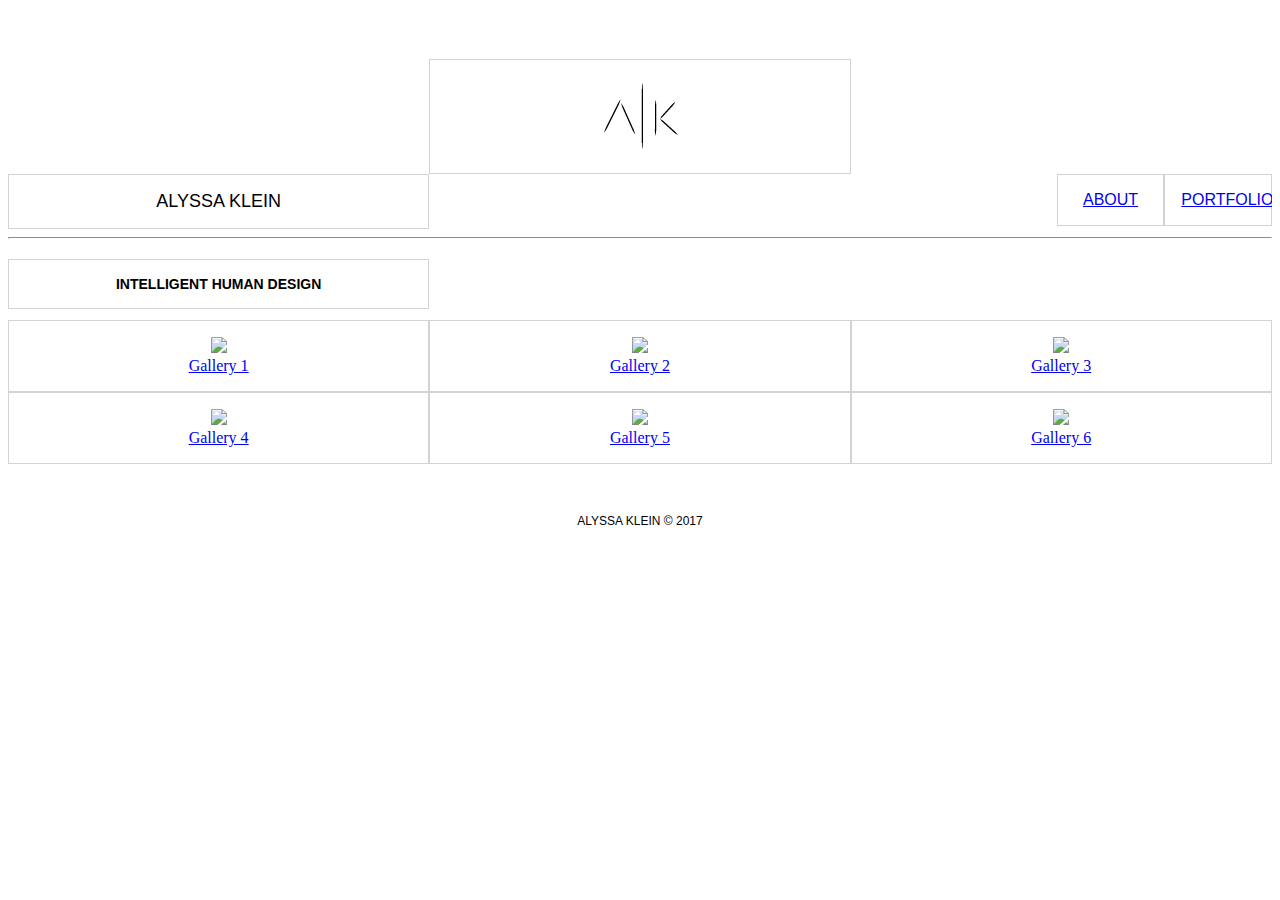
==== index.html @ 6c696d62 "Week 4 homework" ====
<!DOCTYPE html>
<!-- DESIGNED BY ALYSSA KLEIN -->
<html>

    <!-- BEGIN HEAD -->
    <head>
    	<meta charset="UTF-8">

      <meta property="og:site_name" content="A. Klein Design"/>

      <meta property="og:title" content="Hi, my name is Alyssa Klein. I am a versatile designer and student merging design, visual art, and biological sciences."/>

      <meta property="og:image" content="img/<!-- INSERT IMAGE HERE -->">

      <meta property="og:url" content="http://akleindesign.com">

    <!-- ALYSSAS WEBSITE OVERHAUL 2017 -->

    <!-- STOP SCALING IN MOBILE -->
      <meta name="viewport" content="width=device-width, initial-scale=1.0">

    <!-- FAVICON -->
    	<link rel="shortcut icon" href="img/<!-- INSERT IMAGE HERE -->"/>

    <!-- PAGE TITLE -->
    	<title>A. Klein Design</title>

    <!-- CSS REFERENCE -->
    	<link href="css/styles.css" rel="stylesheet">

    </head>
    <!-- END HEAD -->

	<body>

<!-- WRAPPER -->

<div class="wrapper">

<!-- CONTENT -->

<!-- MENU LINE -->
	<div class="row menu-tab">

	<!-- MENU ACCORDIAN BUTTON FOR MOBILE -->
		<button class="accordion top menu col-12">Menu</button>
			<!-- DISSAPEARING PANEL -->
			<div class="panel col-12">
			  <p>
			  	<!-- ABOUT LINK -->
			  	<a class ="top mobile col-12" href="about.html">About</a>
			  	<!-- PORTFOLIO LINK -->
			  	<a class ="top mobile col-12" href="index.html">Portfolio</a>
			  </p>
			</div>
			<!-- *This dissapears on tablet/desktop -->

	</div>

<!-- AK LOGO -->
	<div class="row">
			<!-- LOGO PNG -->
	          <div class="top logo col-4">
	              <a href="index.html">
	                  <img class="img" src="img/bw_logo.png" alt="A. Klein Design">
	              </a>
	              <!-- Links to home page -->
	          </div>
	</div>


<!-- NAME LINE -->
	<div class="row">

	        <div class="top name col-4">Alyssa Klein</div>
		<!-- NAVIGATION -->
			<div class="navigation">
	              <a class ="top nav col-6" href="about.html">About</a>
	              <a class ="top nav col-6" href="index.html">Portfolio</a>
	          </div>

	</div>

<!-- LINE BREAK -->
<hr class="style7">

<!-- TITLE LINE -->
	<div class="row">

			<h2 class="top title col-4">Intelligent Human Design</h2>

	</div>


<!-- PORTFOLIO GALLERY -->
<div class="row">
	<!-- GALLERY 1 -->
	<div class="gallery col-4">
		<a class="gallery" href="gallery1.html"><img class="placehold" src="http://placehold.it/400x400">
		<div class="caption">Gallery 1</div></a>
	</div>
	<!-- GALLERY 2 -->
	<div class="gallery col-4">
		<a class="gallery" href="gallery2.html"><img class="placehold" src="http://placehold.it/400x400">
		<div class="caption">Gallery 2</div></a>
	</div>
	<!-- GALLERY 3 -->
	<div class="gallery col-4">
		<a class="gallery-link" href="gallery3.html"><img class="placehold" src="http://placehold.it/400x400">
		<div class="caption">Gallery 3</div></a>
	</div>
	<!-- GALLERY 4 -->
	<div class="gallery col-4">
		<a class="gallery-link" href="gallery4.html"><img class="placehold" src="http://placehold.it/400x400">
		<div class="caption">Gallery 4</div></a>
	</div>
	<!-- GALLERY 5 -->
	<div class="gallery col-4">
		<a class="gallery-link" href="gallery5.html"><img class="placehold" src="http://placehold.it/400x400">
		<div class="caption">Gallery 5</div></a>
	</div>
	<!-- GALLERY 6 -->
	<div class="gallery col-4">
		<a class="gallery-link" href="gallery6.html"><img class="placehold" src="http://placehold.it/400x400">
		<div class="caption">Gallery 6</div></a>
	</div>

</div>
<!-- END OF PORTFOLIO GALLERY -->

<!-- FOOTER -->

	<p class="top footer">Alyssa Klein &copy 2017</p>


<!-- END CONTENT -->

<!-- END WRAPPER -->

<script type="text/javascript">
		var acc = document.getElementsByClassName("accordion");
		var i;

		for (i = 0; i < acc.length; i++) {
		    acc[i].onclick = function(){
		        /* Toggle between adding and removing the "active" class,
		        to highlight the button that controls the panel */
		        this.classList.toggle("active");

		        /* Toggle between hiding and showing the active panel */
		        var panel = this.nextElementSibling;
		        if (panel.style.display === "block") {
		            panel.style.display = "none";
		        } else {
		            panel.style.display = "block";
		        }
		    }
		}
</script>

	</body>
</html>
---- css/styles.css ----
* { box-sizing: border-box; }

/* ROW STYLE */
    /* NORMAL ROW */
        .row {
          overflow: auto;
        }
    /* AFTER ROW */
        .row::after {
            content: "";
            clear: both;
            display: block;
        }
    /* ROW DIMENSIONS */
        .col-1 {width: 8.33%;}
        .col-2 {width: 16.66%;}
        .col-3 {width: 25%;}
        .col-4 {width: 33.33%;}
        .col-5 {width: 41.66%;}
        .col-6 {width: 50%;}
        .col-7 {width: 58.33%;}
        .col-8 {width: 66.66%;}
        .col-9 {width: 75%;}
        .col-10 {width: 83.33%;}
        .col-11 {width: 91.66%;}
        .col-12 {width: 100%;}

/* ALL COLUMNS STYLE */
[class*="col-"] {
  background-color: white;
  border: 1px solid lightgrey;
  padding: 16px;
  float: left;
  width: 100%;
}

img {
  max-width: 100%;
}

.top {
    font-family: helvetica;
    text-transform: uppercase;
    text-align: center;
}

.menu:link {
    font-size: 16px;
    color: grey;
}

.menu:visited {
  color: black;
}

.menu:hover {
  color: purple;
}


/* Style the buttons that are used to open and close the accordion panel */
button.accordion {
    background-color: #eee;
    color: #444;
    cursor: pointer;
    padding: 18px;
    width: 100%;
    text-align: left;
    border: none;
    outline: none;
}

/* Add a background color to the button if it is clicked on (add the .active class with JS), and when you move the mouse over it (hover) */
button.accordion.active, button.accordion:hover {
    background-color: #ddd;
}

/* Style the accordion panel. Note: hidden by default */
div.panel {
    padding: 0 18px;
    background-color: white;
    display: none;
}

.mobile {
    text-align: center;

}

.logo {
    margin-left: auto;
    margin-right: auto;
    float: none !important;
    text-align: center;
}

.name {
    font-size: 18px;
}

hr.style7 {
  border-top: 1px solid #8c8b8b;
  border-bottom: 1px solid #fff;
}

.title {
    font-size: 14px;
}

.navigation {
    float: right;
}

.gallery {
    text-align: center;
}

.footer {
    font-size: 12px;
    margin-top: 50px;
}



/* ABOUT ME */


.prof-pic {
  padding: 20px;
/*  max-width: 450px;
*//*  text-align: center;
*/  margin-left: auto;
  margin-right: auto;
}

.title-about {
    font-size: 15px;
    font-family: helvetica;
    text-transform: uppercase;
}

.small-about {
    font-size: 14px;
    font-family: helvetica;
}

.social {
    text-align: center;
}

.media {
    padding: 20px;
}




/*MEDIA QUERIES*/

    /** Mobile Media Queries -----------------*/

        @media screen and (min-width: 768px) {
          [class*="col-"] {
            background-color: white;
            border: 1px solid lightgrey;
          }
              .col-1 {width: 8.33%;}
              .col-2 {width: 16.66%;}
              .col-3 {width: 25%;}
              .col-4 {width: 33.33%;}
              .col-5 {width: 41.66%;}
              .col-6 {width: 50%;}
              .col-7 {width: 58.33%;}
              .col-8 {width: 66.66%;}
              .col-9 {width: 75%;}
              .col-10 {width: 83.33%;}
              .col-11 {width: 91.66%;}
              .col-12 {width: 100%;}

          [class*="col-"] {
            float: left;
          }
        }
           
           .navigation {
            visibility: hidden;
           } 

           .title-about {
            text-align: center;
           }

        }

        @media (min-width: 400px) {
          
        }

    /** Tablet Media Queries -----------------*/
        @media (min-width: 768px) {
            .navigation {
            visibility: visible;
            } 

            .menu-tab {
              visibility: hidden;
            }

            .col-1 {width: 8.33%;}
            .col-2 {width: 16.66%;}
            .col-3 {width: 25%;}
            .col-4 {width: 33.33%;}
            .col-5 {width: 41.66%;}
            .col-6 {width: 50%;}
            .col-7 {width: 58.33%;}
            .col-8 {width: 66.66%;}
            .col-9 {width: 75%;}
            .col-10 {width: 83.33%;}
            .col-11 {width: 91.66%;}
            .col-12 {width: 100%;}

            .title-about {
            text-align: left;
            }


        }

    /** Desktop Media Queries ----------------*/
        @media (min-width: 992px) {
          
        }

    /** Super Desktop Media Queries -----------*/
        @media (min-width: 1200px) {
            
        }

/* END MEDIA QUERIES */
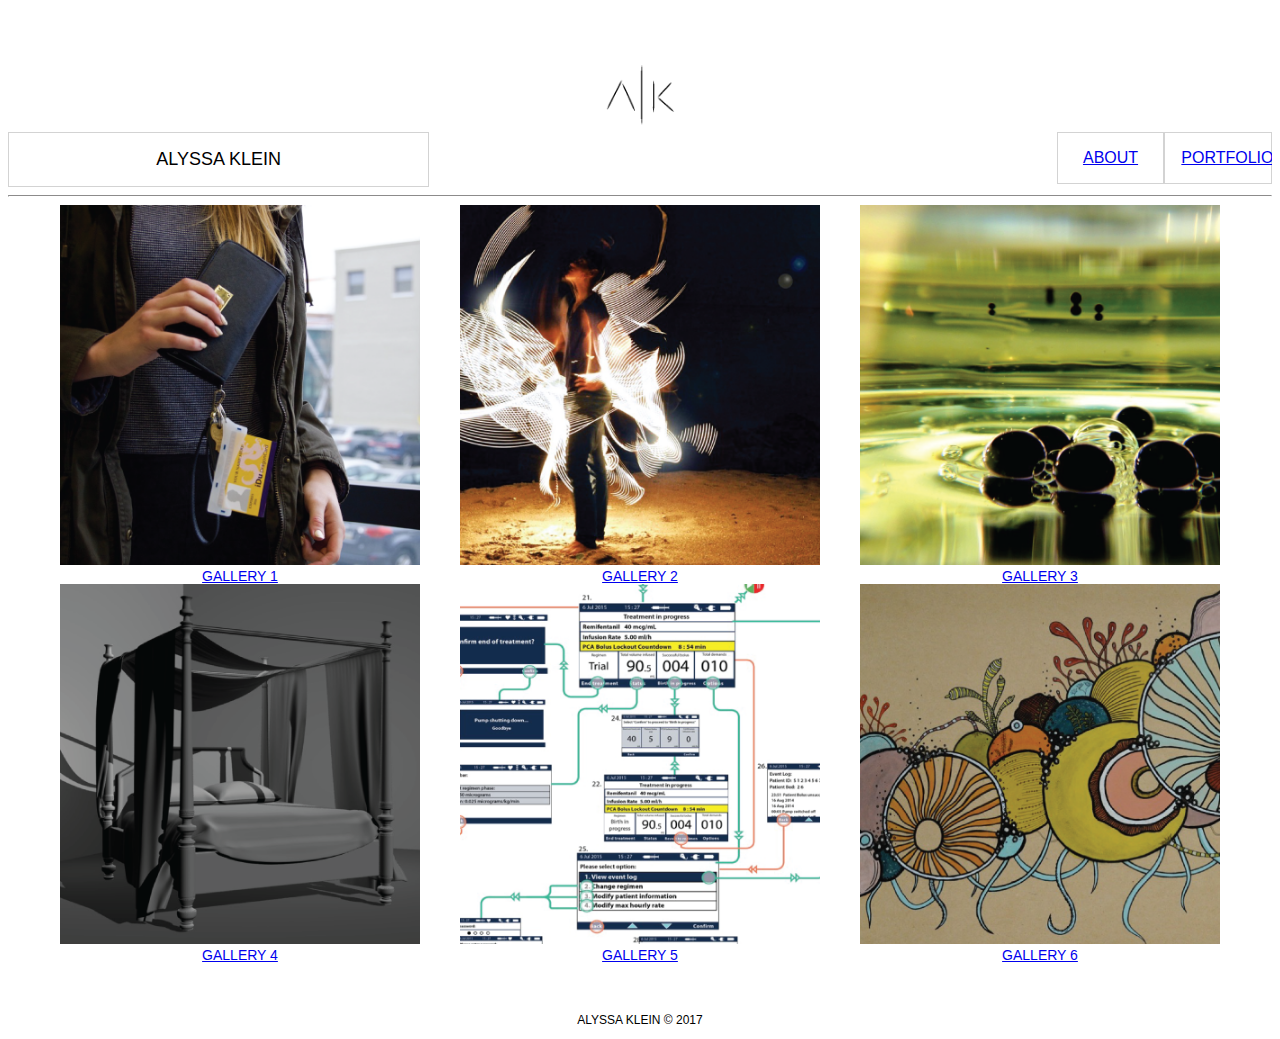
==== commit 0193c270: "Flexbox implementation" ====
--- a/index.html
+++ b/index.html
@@ -60,7 +60,7 @@
 <!-- AK LOGO -->
 	<div class="row">
 			<!-- LOGO PNG -->
-	          <div class="top logo col-4">
+	          <div class="top logo">
 	              <a href="index.html">
 	                  <img class="img" src="img/bw_logo.png" alt="A. Klein Design">
 	              </a>
@@ -84,44 +84,40 @@
 <!-- LINE BREAK -->
 <hr class="style7">
 
-<!-- TITLE LINE -->
-	<div class="row">
-
-			<h2 class="top title col-4">Intelligent Human Design</h2>
-
-	</div>
-
 
 <!-- PORTFOLIO GALLERY -->
-<div class="row">
+
+<!-- ADDED FLEXBOX STUFF HERE -->
+
+<div class="gallery-row">
 	<!-- GALLERY 1 -->
-	<div class="gallery col-4">
-		<a class="gallery" href="gallery1.html"><img class="placehold" src="http://placehold.it/400x400">
+	<div class="gallery">
+		<a class="gallery" href="#gallery1"><img class="child" src="img/thumb_prod.png">
 		<div class="caption">Gallery 1</div></a>
 	</div>
 	<!-- GALLERY 2 -->
-	<div class="gallery col-4">
-		<a class="gallery" href="gallery2.html"><img class="placehold" src="http://placehold.it/400x400">
+	<div class="gallery">
+		<a class="gallery" href="#gallery2"><img class="child" src="img/thumb_light.png">
 		<div class="caption">Gallery 2</div></a>
 	</div>
 	<!-- GALLERY 3 -->
-	<div class="gallery col-4">
-		<a class="gallery-link" href="gallery3.html"><img class="placehold" src="http://placehold.it/400x400">
+	<div class="gallery">
+		<a class="gallery-link" href="#gallery3"><img class="child" src="img/thumb_photo.png">
 		<div class="caption">Gallery 3</div></a>
 	</div>
 	<!-- GALLERY 4 -->
-	<div class="gallery col-4">
-		<a class="gallery-link" href="gallery4.html"><img class="placehold" src="http://placehold.it/400x400">
+	<div class="gallery">
+		<a class="gallery-link" href="#gallery4"><img class="child" src="img/thumb_game.png">
 		<div class="caption">Gallery 4</div></a>
 	</div>
 	<!-- GALLERY 5 -->
-	<div class="gallery col-4">
-		<a class="gallery-link" href="gallery5.html"><img class="placehold" src="http://placehold.it/400x400">
+	<div class="gallery">
+		<a class="gallery-link" href="#gallery5"><img class="child" src="img/thumb_ux.png">
 		<div class="caption">Gallery 5</div></a>
 	</div>
 	<!-- GALLERY 6 -->
-	<div class="gallery col-4">
-		<a class="gallery-link" href="gallery6.html"><img class="placehold" src="http://placehold.it/400x400">
+	<div class="gallery">
+		<a class="gallery-link" href="#gallery6"><img class="child" src="img/thumb_visual.png">
 		<div class="caption">Gallery 6</div></a>
 	</div>
 
--- a/css/styles.css
+++ b/css/styles.css
@@ -1,4 +1,6 @@
 * { box-sizing: border-box; }
+
+
 
 /* ROW STYLE */
     /* NORMAL ROW */
@@ -28,14 +30,14 @@
 /* ALL COLUMNS STYLE */
 [class*="col-"] {
   background-color: white;
-  border: 1px solid lightgrey;
+  border: 0.5px solid lightgrey;
   padding: 16px;
   float: left;
   width: 100%;
 }
 
 img {
-  max-width: 100%;
+  max-width: 90%;
 }
 
 .top {
@@ -57,42 +59,48 @@
   color: purple;
 }
 
-
-/* Style the buttons that are used to open and close the accordion panel */
+/* MENU ACCORDIAN BUTTON */
 button.accordion {
     background-color: #eee;
     color: #444;
     cursor: pointer;
     padding: 18px;
     width: 100%;
-    text-align: left;
+    display: flex;
+    justify-content: center;
     border: none;
     outline: none;
 }
 
-/* Add a background color to the button if it is clicked on (add the .active class with JS), and when you move the mouse over it (hover) */
+/* ACTIVE ACCORDIAN BUTTON */
 button.accordion.active, button.accordion:hover {
     background-color: #ddd;
 }
 
-/* Style the accordion panel. Note: hidden by default */
+/* HIDDEN ACCORDIAN */
 div.panel {
     padding: 0 18px;
     background-color: white;
     display: none;
 }
 
+div.panel.active {
+    
+}
+
 .mobile {
     text-align: center;
-
-}
-
+}
+
+/* LOGO STYLE */
 .logo {
-    margin-left: auto;
+    display: flex;
+    justify-content: center;
+/*    margin-left: auto;
     margin-right: auto;
     float: none !important;
     text-align: center;
-}
+*/}
 
 .name {
     font-size: 18px;
@@ -111,9 +119,20 @@
     float: right;
 }
 
+.gallery-row {
+    margin-left: 20px;
+    margin-right: 20px;
+}
+
 .gallery {
     text-align: center;
-}
+    text-transform: uppercase;
+    font-family: helvetica;
+    font-size: 14px;
+    max-width: 350px;
+    min-width: 100px;
+}
+
 
 .footer {
     font-size: 12px;
@@ -121,15 +140,28 @@
 }
 
 
+/* SOME FLEXBOX (not all) */
+
+.gallery-row {
+  display: flex;
+  flex-wrap: wrap;
+  justify-content: center;
+
+}
+
+/* Find other flexbox in media queries*/
+
+
+
 
 /* ABOUT ME */
 
 
 .prof-pic {
   padding: 20px;
-/*  max-width: 450px;
-*//*  text-align: center;
-*/  margin-left: auto;
+  max-width: 450px;
+  text-align: center;
+  margin-left: auto;
   margin-right: auto;
 }
 
@@ -184,16 +216,22 @@
            
            .navigation {
             visibility: hidden;
+            height: none;
            } 
 
            .title-about {
             text-align: center;
            }
 
+
+
         }
 
         @media (min-width: 400px) {
-          
+            .gallery {
+              max-width: 30%;
+            }
+
         }
 
     /** Tablet Media Queries -----------------*/
@@ -204,6 +242,7 @@
 
             .menu-tab {
               visibility: hidden;
+              height: none;
             }
 
             .col-1 {width: 8.33%;}
@@ -223,12 +262,21 @@
             text-align: left;
             }
 
+            .gallery {
+            max-width: 50%;
+          }
+
+
 
         }
 
     /** Desktop Media Queries ----------------*/
         @media (min-width: 992px) {
           
+            .gallery {
+            max-width: 400px;
+          }
+
         }
 
     /** Super Desktop Media Queries -----------*/
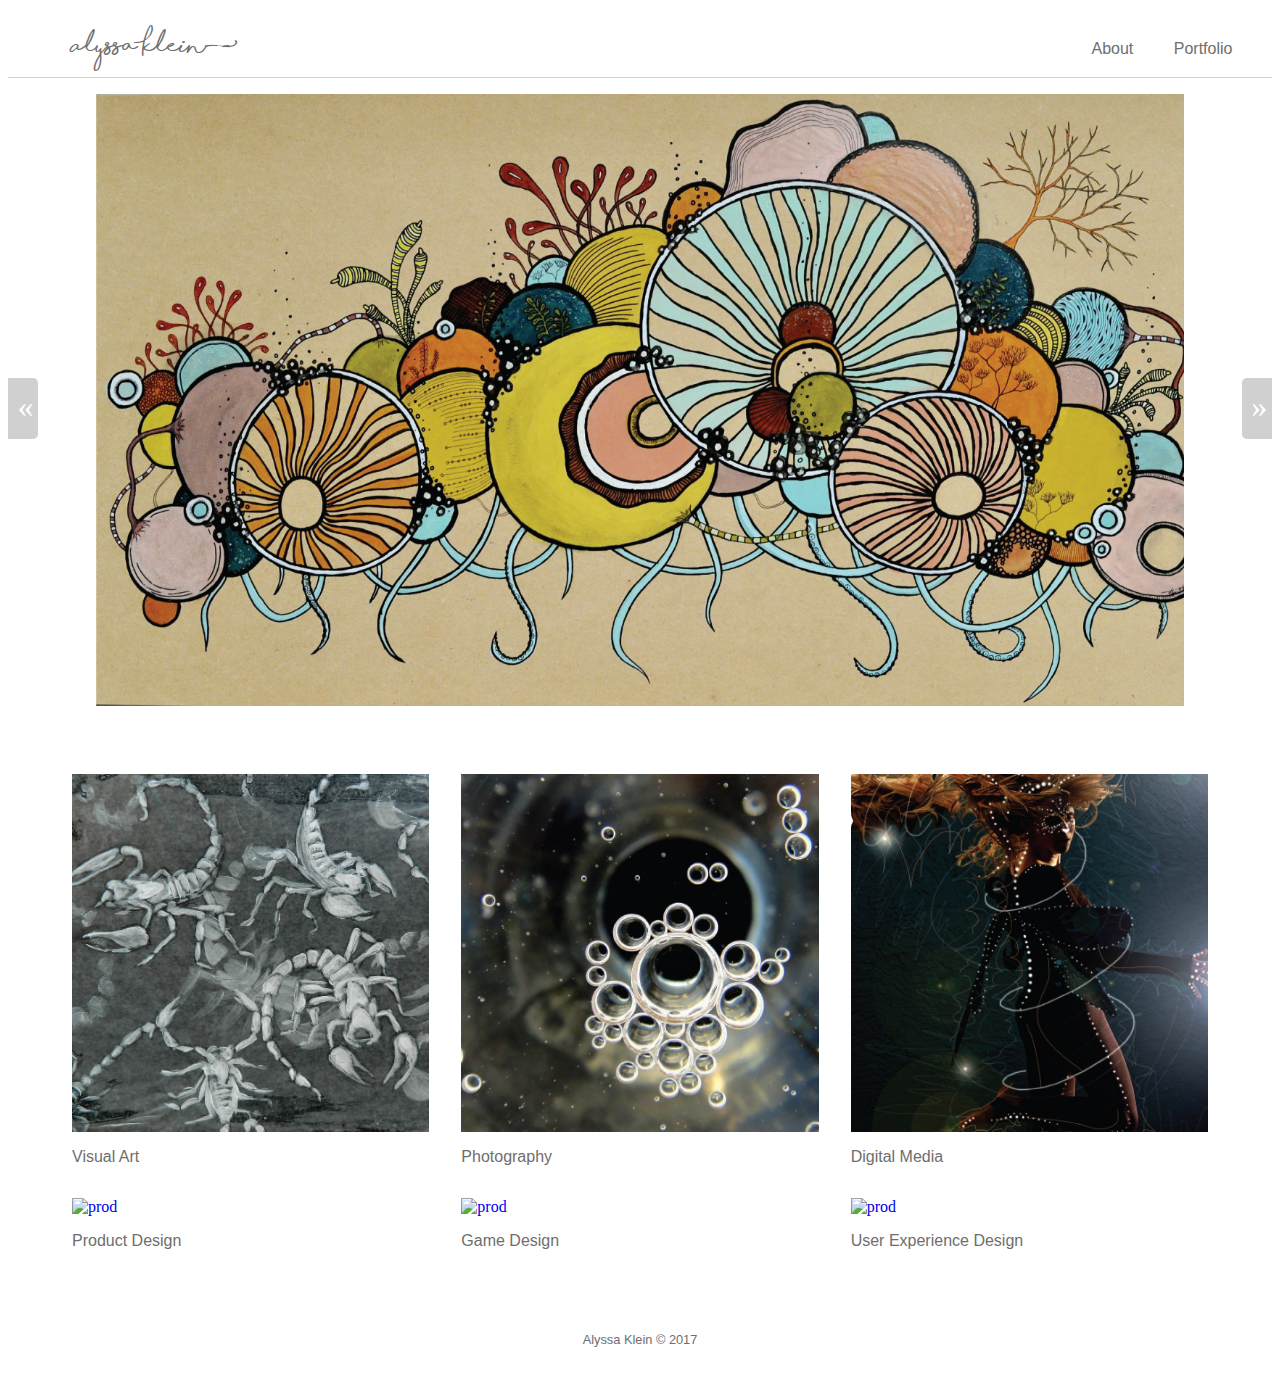
==== commit 022b4507: "Pre-final, post-validation" ====
--- a/index.html
+++ b/index.html
@@ -1,6 +1,5 @@
 <!DOCTYPE html>
 <!-- DESIGNED BY ALYSSA KLEIN -->
-<html>
 
     <!-- BEGIN HEAD -->
     <head>
@@ -20,7 +19,7 @@
       <meta name="viewport" content="width=device-width, initial-scale=1.0">
 
     <!-- FAVICON -->
-    	<link rel="shortcut icon" href="img/<!-- INSERT IMAGE HERE -->"/>
+    	<link rel="shortcut icon" href="img/favicon.png"/>
 
     <!-- PAGE TITLE -->
     	<title>A. Klein Design</title>
@@ -57,80 +56,109 @@
 
 	</div>
 
-<!-- AK LOGO -->
-	<div class="row">
-			<!-- LOGO PNG -->
-	          <div class="top logo">
-	              <a href="index.html">
-	                  <img class="img" src="img/bw_logo.png" alt="A. Klein Design">
-	              </a>
-	              <!-- Links to home page -->
-	          </div>
-	</div>
-
-
 <!-- NAME LINE -->
-	<div class="row">
-
-	        <div class="top name col-4">Alyssa Klein</div>
+	<div class="row ruled">
+
+	        <a class="name script col-4" href="index.html">Alyssa Klein]</a>
 		<!-- NAVIGATION -->
 			<div class="navigation">
-	              <a class ="top nav col-6" href="about.html">About</a>
-	              <a class ="top nav col-6" href="index.html">Portfolio</a>
+	              <a class ="nav col-6" href="about.html">About</a>
+	              <a class ="nav col-6" href="index.html">Portfolio</a>
 	          </div>
 
 	</div>
 
-<!-- LINE BREAK -->
-<hr class="style7">
-
-
-<!-- PORTFOLIO GALLERY -->
-
-<!-- ADDED FLEXBOX STUFF HERE -->
-
-<div class="gallery-row">
-	<!-- GALLERY 1 -->
-	<div class="gallery">
-		<a class="gallery" href="#gallery1"><img class="child" src="img/thumb_prod.png">
-		<div class="caption">Gallery 1</div></a>
-	</div>
-	<!-- GALLERY 2 -->
-	<div class="gallery">
-		<a class="gallery" href="#gallery2"><img class="child" src="img/thumb_light.png">
-		<div class="caption">Gallery 2</div></a>
-	</div>
-	<!-- GALLERY 3 -->
-	<div class="gallery">
-		<a class="gallery-link" href="#gallery3"><img class="child" src="img/thumb_photo.png">
-		<div class="caption">Gallery 3</div></a>
-	</div>
-	<!-- GALLERY 4 -->
-	<div class="gallery">
-		<a class="gallery-link" href="#gallery4"><img class="child" src="img/thumb_game.png">
-		<div class="caption">Gallery 4</div></a>
-	</div>
-	<!-- GALLERY 5 -->
-	<div class="gallery">
-		<a class="gallery-link" href="#gallery5"><img class="child" src="img/thumb_ux.png">
-		<div class="caption">Gallery 5</div></a>
-	</div>
-	<!-- GALLERY 6 -->
-	<div class="gallery">
-		<a class="gallery-link" href="#gallery6"><img class="child" src="img/thumb_visual.png">
-		<div class="caption">Gallery 6</div></a>
-	</div>
-
-</div>
-<!-- END OF PORTFOLIO GALLERY -->
+<!-- SLIDER TEST -->
+
+<div class="diy-slideshow">
+
+<figure class="show">
+		<img class="slide" src="img/slide_01.jpg" alt="Alternative Biology"/> 
+	</figure>
+<figure>
+    <img class="slide" src="img/slide_02.jpg" alt="Humidifier"/>
+	</figure>
+<figure>
+    <img class="slide" src="img/slide_03.jpg" alt="Earl Light"/> 
+	</figure>
+<figure>
+    <img class="slide" src="img/slide_04.jpg" alt="FastFraX"/>
+	</figure>
+<figure>
+    <img class="slide" src="img/slide_05.jpg" alt="Maya Model"/>
+	</figure>
+<figure>
+    <img class="slide" src="img/slide_06.jpg" alt="GUI Design"/>
+	</figure>
+<figure>
+    <img class="slide" src="img/slide_09.jpg" alt="Sketching"/>
+	</figure>
+  <span class="prev">&laquo;</span>
+  <span class="next">&raquo;</span>
+</div>
+
+
+<!-- IMAGE GALLERY -->
+
+<div class="container">
+
+  <div class="grid">
+
+    <div class="cell">
+      	<a class="img-link" href="about.html">
+      		<img src="img/gallery_01.jpg" class="responsive-image" alt="scorpions">
+      		<p class="caption">Visual Art</p>
+      	</a>
+    </div>
+
+    <div class="cell">
+      	<a class="img-link" href="about.html">
+      		<img src="img/gallery_02.jpg" class="responsive-image" alt="bubbles">
+      		<p class="caption">Photography</p>
+      	</a>
+    </div>
+
+    <div class="cell">
+      	<a class="img-link" href="about.html">
+      		<img src="img/gallery_03.jpg" class="responsive-image" alt="dig">
+      		<p class="caption">Digital Media</p>
+      	</a>
+    </div>
+
+    <div class="cell">
+      	<a class="img-link" href="about.html">
+      		<img src="img/gallery_04.jpg" class="responsive-image" alt="prod">
+      		<p class="caption">Product Design</p>
+      	</a>
+    </div>
+
+    <div class="cell">
+      	<a class="img-link" href="about.html">
+      		<img src="img/gallery_05.jpg" class="responsive-image" alt="prod">
+      		<p class="caption">Game Design</p>
+      	</a>
+    </div>
+
+    <div class="cell">
+      	<a class="img-link" href="about.html">
+      		<img src="img/gallery_06.jpg" class="responsive-image" alt="prod">
+      		<p class="caption">User Experience Design</p>
+      	</a>
+    </div>
+
+  </div>
+
+</div>
 
 <!-- FOOTER -->
 
-	<p class="top footer">Alyssa Klein &copy 2017</p>
-
+<div class="row">
+	<p class="top footer col-12">Alyssa Klein &copy; 2017</p>
+</div>
 
 <!-- END CONTENT -->
 
+</div>
 <!-- END WRAPPER -->
 
 <script type="text/javascript">
@@ -154,5 +182,30 @@
 		}
 </script>
 
+<!-- TEST SLIDER -->
+
+<script type="text/javascript">
+	(function(){
+var counter = 0,
+    $items = document.querySelectorAll('.diy-slideshow figure'),
+    numItems = $items.length;
+var showCurrent = function(){
+  var itemToShow = Math.abs(counter%numItems);
+  [].forEach.call( $items, function(el){
+    el.classList.remove('show');
+  });
+  $items[itemToShow].classList.add('show');    
+};
+document.querySelector('.next').addEventListener('click', function() {
+     counter++;
+     showCurrent();
+  }, false);
+document.querySelector('.prev').addEventListener('click', function() {
+     counter--;
+     showCurrent();
+  }, false); 
+})();
+</script>
+
 	</body>
 </html>--- a/css/styles.css
+++ b/css/styles.css
@@ -1,6 +1,15 @@
 * { box-sizing: border-box; }
 
-
+/* FONTS */
+@font-face {
+    font-family: 'shorelines_script_boldregular';
+    src: url('../fonts/shorelines_script_bold-webfont.woff2') format('woff2'),
+         url('../fonts/shorelines_script_bold-webfont.woff') format('woff'),
+         url('../fonts/shorelines_script_bold-webfont.otf') format('opentype');
+    font-weight: normal;
+    font-style: normal;
+
+}
 
 /* ROW STYLE */
     /* NORMAL ROW */
@@ -30,171 +39,381 @@
 /* ALL COLUMNS STYLE */
 [class*="col-"] {
   background-color: white;
-  border: 0.5px solid lightgrey;
-  padding: 16px;
+  padding: 1rem;
   float: left;
   width: 100%;
 }
-
-img {
-  max-width: 90%;
-}
-
-.top {
-    font-family: helvetica;
-    text-transform: uppercase;
-    text-align: center;
-}
-
-.menu:link {
-    font-size: 16px;
-    color: grey;
-}
-
-.menu:visited {
-  color: black;
-}
-
-.menu:hover {
-  color: purple;
-}
-
-/* MENU ACCORDIAN BUTTON */
-button.accordion {
-    background-color: #eee;
-    color: #444;
-    cursor: pointer;
-    padding: 18px;
-    width: 100%;
+      /* TABLET AND LARGER */
+      @media (min-width: 768px) {
+            /* Column grid layout */
+            .col-1 {width: 8.33%;}
+            .col-2 {width: 16.66%;}
+            .col-3 {width: 25%;}
+            .col-4 {width: 33.33%;}
+            .col-5 {width: 41.66%;}
+            .col-6 {width: 50%;}
+            .col-7 {width: 58.33%;}
+            .col-8 {width: 66.66%;}
+            .col-9 {width: 75%;}
+            .col-10 {width: 83.33%;}
+            .col-11 {width: 91.66%;}
+            .col-12 {width: 100%;}
+      }
+
+/* ALYSSA KLEIN TITLE */
+  .script {
+      font-family: 'shorelines_script_boldregular','amperzandregular', georgia;
+      font-size: 1.4rem;
+      color: #6E6E6E;
+      padding: 1rem 1rem 0.2rem 1rem;
+      text-decoration: none;
+      text-align: center;
+  }
+
+  .script:hover {
+      color: #43ACC6;
+  }
+  
+  /* TABLET AND LARGER */
+  @media (min-width: 768px) {
+              .script {
+                text-align: left;
+                margin-left: 15px;
+              }
+  }
+
+
+/* TOP NAVIGATION */
+
+/* MOBILE */
+    /* Menu accordians */
+    button.accordion {
+        color: #6E6E6E;
+        font-family: helvetica, arial;
+        font-size: 0.8rem;
+        cursor: pointer;
+        padding: 1rem;
+        width: 100%;
+        display: flex;
+        justify-content: center;
+        border: none;
+        outline: none;
+    }
+    button.accordion.active {
+        color: #43ACC6;
+        border-bottom: 1rem;
+        border-color: #6E6E6E;
+    }
+    button.accordion:hover {
+        color: #43ACC6;
+        border-bottom: 1rem;
+        border-color: #6E6E6E;
+    }
+/* Hide accordion when not active */
+div.panel {
+    display: none;
+}
+    /* Accordion links */
+    .mobile {
+        text-align: center;
+        font-size: 1rem;
+        color: #6E6E6E;
+        font-family: helvetica, arial;
+        text-decoration: none;
+    }
+    .mobile:hover {
+        color: #43ACC6;
+    }
+/* Hide right-side nav on mobile */
+.navigation {
+    display: none;
+}
+/* hide line on mobile */
+.ruled {
+    border-bottom: none;
+}
+
+    /* TABLET AND LARGER */
+    @media (min-width: 768px) {
+                  
+        /* Alyssa Klein stick left */
+        .script {
+            text-align: left;
+            margin-left: 1rem;
+        }
+        /* show right-side nav */
+        .navigation {
+            display: block;
+        }
+        /* hide top mobile menu */
+        .menu-tab {
+            display: none;
+        }
+        /* Seperation line */
+        .ruled {
+          padding-left: 2rem;
+          padding-right: 2rem;
+          border-bottom: 1px solid lightgrey;
+        }
+        /* nav links stick right */
+        .navigation {
+            float: right;
+        }
+        /* nav styles */
+        .nav {
+            font-family: helvetica, arial;
+            font-size: 1rem;
+            color: #6E6E6E;
+            text-decoration: none;
+            margin-top: 1rem;
+        }
+        .nav:hover {
+            color: #43ACC6;
+        }
+    }
+
+
+/* FOOTER */
+.footer {
+    font-size: 0.8rem;
+    margin-top: 50px;
+    font-family: helvetica, arial;
+    color: #6E6E6E;
     display: flex;
     justify-content: center;
-    border: none;
-    outline: none;
-}
-
-/* ACTIVE ACCORDIAN BUTTON */
-button.accordion.active, button.accordion:hover {
-    background-color: #ddd;
-}
-
-/* HIDDEN ACCORDIAN */
-div.panel {
-    padding: 0 18px;
-    background-color: white;
-    display: none;
-}
-
-div.panel.active {
-    
-}
-
-.mobile {
+}
+
+
+/* DESKTOP IMAGE SLIDER */
+
+/* hide on mobile */
+.diy-slideshow {
+  display: none;
+}
+    @media (min-width: 768px) {
+
+          .diy-slideshow{
+            position: relative;
+            display: block;
+            overflow: hidden;
+            margin-bottom: 2rem;
+          }
+          .slide {
+            width: 100%;
+          }
+          .slider {
+            display: flex;
+            justify-content: center;
+          }
+          figure{
+            position: absolute;
+            opacity: 0;
+            transition: .25s opacity;
+            padding-left: 3rem;
+            padding-right: 3rem;
+          }
+          figure.show{
+            opacity: 1;
+            position: static;
+            transition: 0.5s opacity;
+          }
+          .next, .prev{
+            color: #fff;
+            position: absolute;
+            background: rgba(0,0,0, .6);
+            top: 50%;
+            z-index: 1;
+            font-size: 2em;
+            margin-top: -.75em;
+            opacity: .3;
+            /*user-select: none;*/
+          }
+          .next:hover, .prev:hover{
+            cursor: pointer;
+            opacity: 1;
+          }
+          .next{
+            right: 0;
+            padding: .6rem .3rem .9rem .6rem;
+            border-top-left-radius: .3rem;
+            border-bottom-left-radius: .3rem;
+          }
+          .prev{
+            left: 0;
+            padding: .6rem .3rem .9rem .6rem;
+            border-top-right-radius: .3rem;
+            border-bottom-right-radius: .3rem;
+          }
+    }
+
+
+
+
+/* LINKED GALLERY */
+.container {
+  margin: 0 auto;
+  max-width: 1200px;
+  padding: 0 1rem;
+}
+
+.cell img {
+  display: block;
+  margin-right: auto;
+  margin-left: auto;
+  max-width: 100%;
+  padding: 1rem;
+}
+
+.caption {
+    margin: 0;
+    padding-bottom: 1rem;
+    color: #6E6E6E;
+    font-family: helvetica, arial;
+    font-size: 1rem;
     text-align: center;
 }
 
-/* LOGO STYLE */
-.logo {
+/* TABLET AND LARGER */
+@media (min-width: 768px) {
+  .grid {
     display: flex;
-    justify-content: center;
-/*    margin-left: auto;
-    margin-right: auto;
-    float: none !important;
-    text-align: center;
-*/}
-
-.name {
-    font-size: 18px;
-}
-
-hr.style7 {
-  border-top: 1px solid #8c8b8b;
-  border-bottom: 1px solid #fff;
-}
-
-.title {
-    font-size: 14px;
-}
-
-.navigation {
-    float: right;
-}
-
-.gallery-row {
-    margin-left: 20px;
-    margin-right: 20px;
-}
-
-.gallery {
-    text-align: center;
-    text-transform: uppercase;
-    font-family: helvetica;
-    font-size: 14px;
-    max-width: 350px;
-    min-width: 100px;
-}
-
-
-.footer {
-    font-size: 12px;
-    margin-top: 50px;
-}
-
-
-/* SOME FLEXBOX (not all) */
-
-.gallery-row {
-  display: flex;
-  flex-wrap: wrap;
-  justify-content: center;
-
-}
-
-/* Find other flexbox in media queries*/
+    flex-wrap: wrap;
+    flex-direction: row;
+  }
+  .cell {
+    width: calc(100% / 3);
+  }
+
+  .caption {
+    text-align: left;
+    padding-left: 1rem;
+  }
+}
+
+
+.img-link {
+  text-decoration: none;
+}
+
+.img-link:hover > .responsive-image {
+  opacity: 0.8;
+  transition: opacity .5s ease-out;
+}
+
+.img-link:hover > .caption {
+  color: #43ACC6;
+}
 
 
 
 
 /* ABOUT ME */
 
-
+#about-row {
+  margin-top: 0;
+}
 .prof-pic {
-  padding: 20px;
-  max-width: 450px;
+  padding: 0;
+  max-width: 100%;
+  display: block;
   text-align: center;
   margin-left: auto;
   margin-right: auto;
-}
-
+
+}
 .title-about {
-    font-size: 15px;
-    font-family: helvetica;
-    text-transform: uppercase;
-}
-
+    font-size: 1.2rem;
+    font-family: 'shorelines_script_boldregular', 'amperzandregular', arial;
+    color: #6E6E6E;
+    margin: 0;
+    text-align: center;
+}
 .small-about {
-    font-size: 14px;
-    font-family: helvetica;
-}
-
+    font-size: 0.87rem;
+    font-family: helvetica, arial;
+    color: #6E6E6E;
+    line-height: 1.6rem;
+    max-width: 40rem;
+}
 .social {
-    text-align: center;
-}
-
+    display: flex;
+    justify-content: center;
+    margin-left: 1rem;
+    margin-right: 1rem;
+    margin-top: 1.5rem;
+}
 .media {
-    padding: 20px;
-}
-
-
-
-
-/*MEDIA QUERIES*/
-
-    /** Mobile Media Queries -----------------*/
+    text-decoration: none;
+    display: inline-block;
+    width: 50px;
+    justify-content: center;
+    margin-left: 1.5rem;
+    margin-right: 1.5rem;
+}
+    @media (min-width: 768px) {
+            .title-about {
+              text-align: left;
+              margin-top: 5rem;
+            }
+
+            .small-about {
+              max-width: 50rem;
+            }
+
+            .prof-pic {
+              text-align: right;
+              margin-right: 0;
+            }
+
+            #about-row {
+                margin-top: 2rem;
+            }
+    }
+
+
+/* HOVER SOCIAL LINKS */
+
+    #email {
+        background-image: url('../img/mail.png');
+        height: 50px;
+        width: 50px;
+    }
+
+    #email:hover {
+        background-image: url('../img/mail_blue.png');
+    }
+
+    #resume {
+        background-image: url('../img/resume.png');
+        height: 50px;
+        width: 50px;
+    }
+
+    #resume:hover {
+        background-image: url('../img/resume_blue.png');
+    }
+
+    #linkedin {
+        background-image: url('../img/linkedin.png');
+        height: 50px;
+        width: 50px;
+    }
+
+    #linkedin:hover {
+        background-image: url('../img/linkedin_blue.png');
+    }
+
+
+
+
+
+/*COLUMN GRID LAYOUT*/
 
         @media screen and (min-width: 768px) {
+          
+          /* Column grid layout */
           [class*="col-"] {
             background-color: white;
-            border: 1px solid lightgrey;
           }
               .col-1 {width: 8.33%;}
               .col-2 {width: 16.66%;}
@@ -213,75 +432,3 @@
             float: left;
           }
         }
-           
-           .navigation {
-            visibility: hidden;
-            height: none;
-           } 
-
-           .title-about {
-            text-align: center;
-           }
-
-
-
-        }
-
-        @media (min-width: 400px) {
-            .gallery {
-              max-width: 30%;
-            }
-
-        }
-
-    /** Tablet Media Queries -----------------*/
-        @media (min-width: 768px) {
-            .navigation {
-            visibility: visible;
-            } 
-
-            .menu-tab {
-              visibility: hidden;
-              height: none;
-            }
-
-            .col-1 {width: 8.33%;}
-            .col-2 {width: 16.66%;}
-            .col-3 {width: 25%;}
-            .col-4 {width: 33.33%;}
-            .col-5 {width: 41.66%;}
-            .col-6 {width: 50%;}
-            .col-7 {width: 58.33%;}
-            .col-8 {width: 66.66%;}
-            .col-9 {width: 75%;}
-            .col-10 {width: 83.33%;}
-            .col-11 {width: 91.66%;}
-            .col-12 {width: 100%;}
-
-            .title-about {
-            text-align: left;
-            }
-
-            .gallery {
-            max-width: 50%;
-          }
-
-
-
-        }
-
-    /** Desktop Media Queries ----------------*/
-        @media (min-width: 992px) {
-          
-            .gallery {
-            max-width: 400px;
-          }
-
-        }
-
-    /** Super Desktop Media Queries -----------*/
-        @media (min-width: 1200px) {
-            
-        }
-
-/* END MEDIA QUERIES */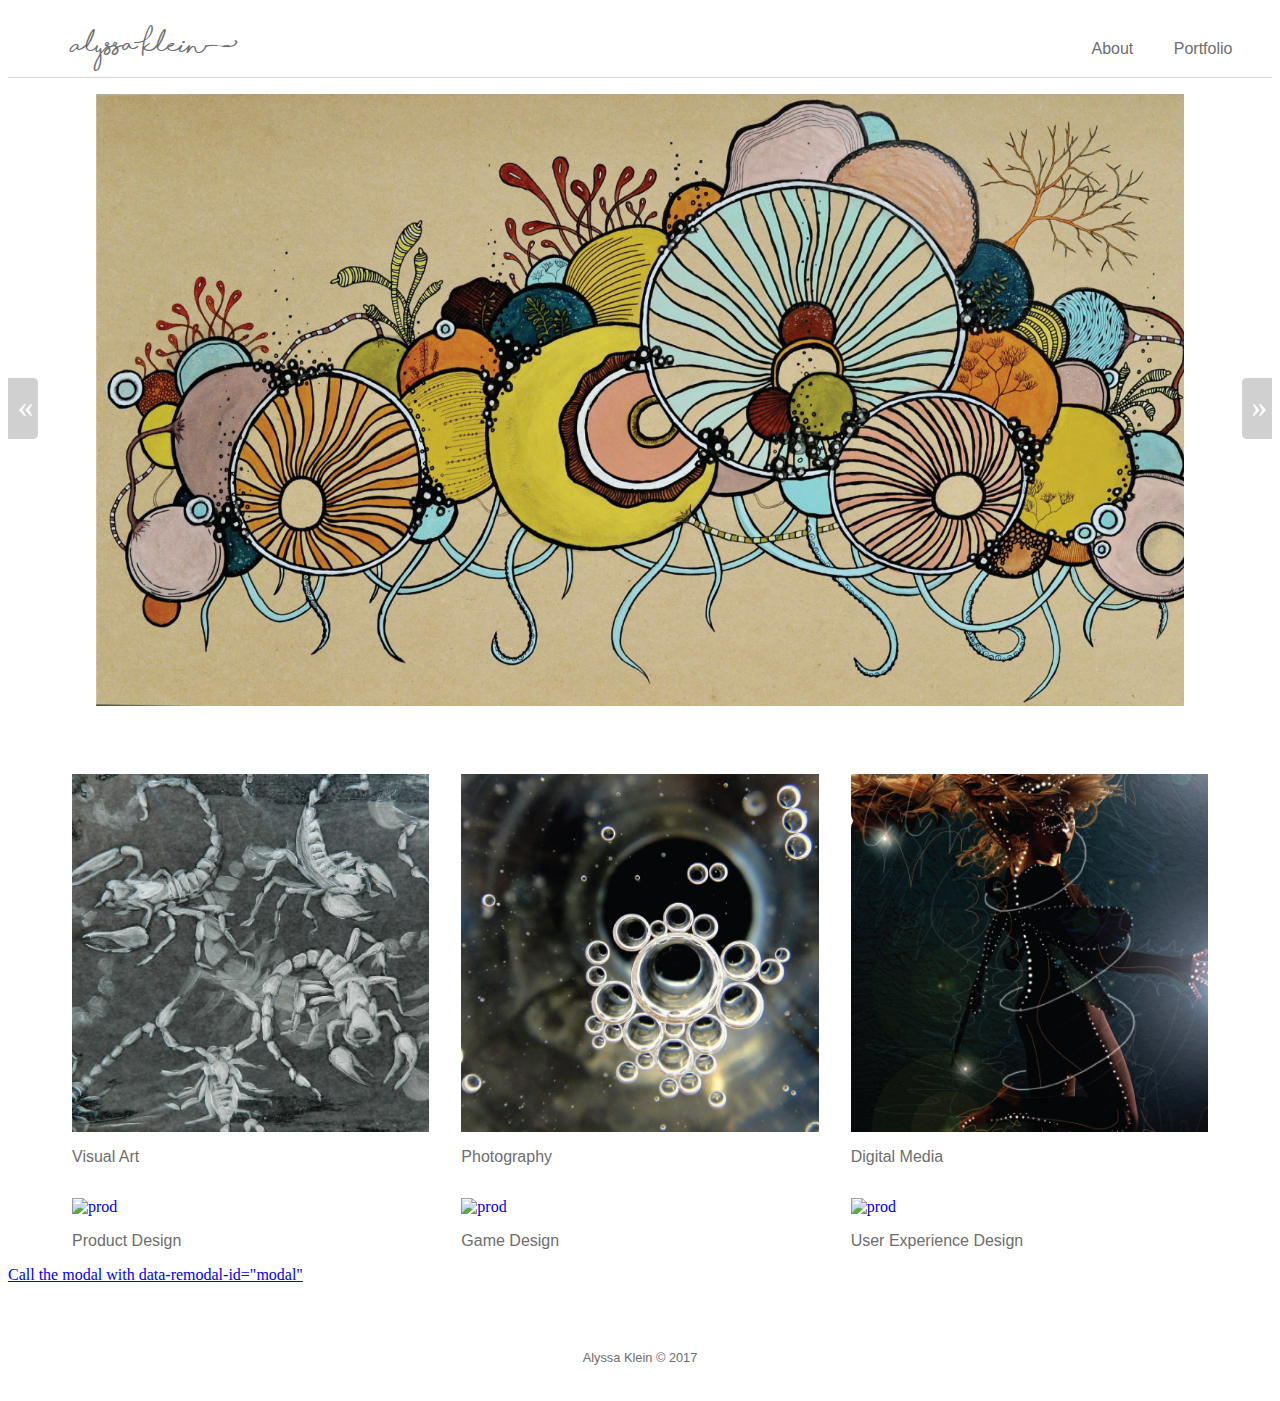
==== commit b6df9fd9: "remodal implementation" ====
--- a/index.html
+++ b/index.html
@@ -1,4 +1,5 @@
 <!DOCTYPE html>
+<html lang="en">
 <!-- DESIGNED BY ALYSSA KLEIN -->
 
     <!-- BEGIN HEAD -->
@@ -26,6 +27,8 @@
 
     <!-- CSS REFERENCE -->
     	<link href="css/styles.css" rel="stylesheet">
+      <link rel="stylesheet" href="css/remodal.css">
+      <link rel="stylesheet" href="css/remodal-default-theme.css">
 
     </head>
     <!-- END HEAD -->
@@ -37,6 +40,7 @@
 <div class="wrapper">
 
 <!-- CONTENT -->
+<div class="remodal-bg">
 
 <!-- MENU LINE -->
 	<div class="row menu-tab">
@@ -150,6 +154,20 @@
 
 </div>
 
+
+<!-- TEST MODAL -->
+
+<a class="testing" href="#modal">Call the modal with data-remodal-id="modal"</a>
+
+
+<div class="remodal" data-remodal-id="modal">
+  <button data-remodal-action="close" class="remodal-close"></button>
+  <h1>Remodal</h1>
+  <p>
+    Am I working yet?
+  </p>
+</div>
+
 <!-- FOOTER -->
 
 <div class="row">
@@ -157,10 +175,15 @@
 </div>
 
 <!-- END CONTENT -->
-
+</div>
 </div>
 <!-- END WRAPPER -->
 
+<!-- TEST MODAL SCRIPT -->
+
+<script src="js/remodal.min.js"></script>
+
+<!-- ACCORDION SCRIPT -->
 <script type="text/javascript">
 		var acc = document.getElementsByClassName("accordion");
 		var i;
@@ -182,7 +205,8 @@
 		}
 </script>
 
-<!-- TEST SLIDER -->
+
+<!-- SLIDER SCRIPT -->
 
 <script type="text/javascript">
 	(function(){
--- a/css/styles.css
+++ b/css/styles.css
@@ -226,7 +226,6 @@
             font-size: 2em;
             margin-top: -.75em;
             opacity: .3;
-            /*user-select: none;*/
           }
           .next:hover, .prev:hover{
             cursor: pointer;
@@ -307,6 +306,8 @@
 
 
 
+
+
 /* ABOUT ME */
 
 #about-row {
@@ -333,7 +334,7 @@
     font-family: helvetica, arial;
     color: #6E6E6E;
     line-height: 1.6rem;
-    max-width: 40rem;
+    max-width: 60rem;
 }
 .social {
     display: flex;
@@ -351,13 +352,17 @@
     margin-right: 1.5rem;
 }
     @media (min-width: 768px) {
+            .about {
+              max-width: 50rem;
+            }
             .title-about {
               text-align: left;
               margin-top: 5rem;
             }
 
             .small-about {
-              max-width: 50rem;
+              /*max-width: 60rem;*/
+              margin-right: 1rem;
             }
 
             .prof-pic {
@@ -367,6 +372,12 @@
 
             #about-row {
                 margin-top: 2rem;
+            }
+    }
+
+    @media (min-width: 1224px) {
+            .small-about {
+                margin-right: 5rem;
             }
     }
 
--- a/css/remodal.css
+++ b/css/remodal.css
@@ -0,0 +1,93 @@
+/*
+ *  Remodal - v1.1.1
+ *  Responsive, lightweight, fast, synchronized with CSS animations, fully customizable modal window plugin with declarative configuration and hash tracking.
+ *  http://vodkabears.github.io/remodal/
+ *
+ *  Made by Ilya Makarov
+ *  Under MIT License
+ */
+
+/* ==========================================================================
+   Remodal's necessary styles
+   ========================================================================== */
+
+/* Hide scroll bar */
+
+html.remodal-is-locked {
+  overflow: hidden;
+
+  -ms-touch-action: none;
+  touch-action: none;
+}
+
+/* Anti FOUC */
+
+.remodal,
+[data-remodal-id] {
+  display: none;
+}
+
+/* Necessary styles of the overlay */
+
+.remodal-overlay {
+  position: fixed;
+  z-index: 9999;
+  top: -5000px;
+  right: -5000px;
+  bottom: -5000px;
+  left: -5000px;
+
+  display: none;
+}
+
+/* Necessary styles of the wrapper */
+
+.remodal-wrapper {
+  position: fixed;
+  z-index: 10000;
+  top: 0;
+  right: 0;
+  bottom: 0;
+  left: 0;
+
+  display: none;
+  overflow: auto;
+
+  text-align: center;
+
+  -webkit-overflow-scrolling: touch;
+}
+
+.remodal-wrapper:after {
+  display: inline-block;
+
+  height: 100%;
+  margin-left: -0.05em;
+
+  content: "";
+}
+
+/* Fix iPad, iPhone glitches */
+
+.remodal-overlay,
+.remodal-wrapper {
+  -webkit-backface-visibility: hidden;
+  backface-visibility: hidden;
+}
+
+/* Necessary styles of the modal dialog */
+
+.remodal {
+  position: relative;
+
+  outline: none;
+
+  -webkit-text-size-adjust: 100%;
+  -ms-text-size-adjust: 100%;
+  text-size-adjust: 100%;
+}
+
+.remodal-is-initialized {
+  /* Disable Anti-FOUC */
+  display: absolute;
+}
--- a/css/remodal-default-theme.css
+++ b/css/remodal-default-theme.css
@@ -0,0 +1,323 @@
+/*
+ *  Remodal - v1.1.1
+ *  Responsive, lightweight, fast, synchronized with CSS animations, fully customizable modal window plugin with declarative configuration and hash tracking.
+ *  http://vodkabears.github.io/remodal/
+ *
+ *  Made by Ilya Makarov
+ *  Under MIT License
+ */
+
+/* ==========================================================================
+   Remodal's default mobile first theme
+   ========================================================================== */
+
+/* Default theme styles for the background */
+
+.remodal-bg.remodal-is-opening,
+.remodal-bg.remodal-is-opened {
+  -webkit-filter: blur(3px);
+  filter: blur(3px);
+}
+
+/* Default theme styles of the overlay */
+
+.remodal-overlay {
+  background: rgba(43, 46, 56, 0.9);
+}
+
+.remodal-overlay.remodal-is-opening,
+.remodal-overlay.remodal-is-closing {
+  -webkit-animation-duration: 0.3s;
+  animation-duration: 0.3s;
+  -webkit-animation-fill-mode: forwards;
+  animation-fill-mode: forwards;
+}
+
+.remodal-overlay.remodal-is-opening {
+  -webkit-animation-name: remodal-overlay-opening-keyframes;
+  animation-name: remodal-overlay-opening-keyframes;
+}
+
+.remodal-overlay.remodal-is-closing {
+  -webkit-animation-name: remodal-overlay-closing-keyframes;
+  animation-name: remodal-overlay-closing-keyframes;
+}
+
+/* Default theme styles of the wrapper */
+
+.remodal-wrapper {
+  padding: 10px 10px 0;
+}
+
+/* Default theme styles of the modal dialog */
+
+.remodal {
+  box-sizing: border-box;
+  width: 100%;
+  margin-bottom: 10px;
+  padding: 35px;
+
+  -webkit-transform: translate3d(0, 0, 0);
+  transform: translate3d(0, 0, 0);
+
+  color: #2b2e38;
+  background: #fff;
+}
+
+.remodal.remodal-is-opening,
+.remodal.remodal-is-closing {
+  -webkit-animation-duration: 0.3s;
+  animation-duration: 0.3s;
+  -webkit-animation-fill-mode: forwards;
+  animation-fill-mode: forwards;
+}
+
+.remodal.remodal-is-opening {
+  -webkit-animation-name: remodal-opening-keyframes;
+  animation-name: remodal-opening-keyframes;
+}
+
+.remodal.remodal-is-closing {
+  -webkit-animation-name: remodal-closing-keyframes;
+  animation-name: remodal-closing-keyframes;
+}
+
+/* Vertical align of the modal dialog */
+
+.remodal,
+.remodal-wrapper:after {
+  vertical-align: middle;
+}
+
+/* Close button */
+
+.remodal-close {
+  position: absolute;
+  top: 0;
+  left: 0;
+
+  display: block;
+  overflow: visible;
+
+  width: 35px;
+  height: 35px;
+  margin: 0;
+  padding: 0;
+
+  cursor: pointer;
+  -webkit-transition: color 0.2s;
+  transition: color 0.2s;
+  text-decoration: none;
+
+  color: #95979c;
+  border: 0;
+  outline: 0;
+  background: transparent;
+}
+
+.remodal-close:hover,
+.remodal-close:focus {
+  color: #2b2e38;
+}
+
+.remodal-close:before {
+  font-family: Arial, "Helvetica CY", "Nimbus Sans L", sans-serif !important;
+  font-size: 25px;
+  line-height: 35px;
+
+  position: absolute;
+  top: 0;
+  left: 0;
+
+  display: block;
+
+  width: 35px;
+
+  content: "\00d7";
+  text-align: center;
+}
+
+/* Dialog buttons */
+
+.remodal-confirm,
+.remodal-cancel {
+  font: inherit;
+
+  display: inline-block;
+  overflow: visible;
+
+  min-width: 110px;
+  margin: 0;
+  padding: 12px 0;
+
+  cursor: pointer;
+  -webkit-transition: background 0.2s;
+  transition: background 0.2s;
+  text-align: center;
+  vertical-align: middle;
+  text-decoration: none;
+
+  border: 0;
+  outline: 0;
+}
+
+.remodal-confirm {
+  color: #fff;
+  background: #81c784;
+}
+
+.remodal-confirm:hover,
+.remodal-confirm:focus {
+  background: #66bb6a;
+}
+
+.remodal-cancel {
+  color: #fff;
+  background: #e57373;
+}
+
+.remodal-cancel:hover,
+.remodal-cancel:focus {
+  background: #ef5350;
+}
+
+/* Remove inner padding and border in Firefox 4+ for the button tag. */
+
+.remodal-confirm::-moz-focus-inner,
+.remodal-cancel::-moz-focus-inner,
+.remodal-close::-moz-focus-inner {
+  padding: 0;
+
+  border: 0;
+}
+
+/* Keyframes
+   ========================================================================== */
+
+@-webkit-keyframes remodal-opening-keyframes {
+  from {
+    -webkit-transform: scale(1.05);
+    transform: scale(1.05);
+
+    opacity: 0;
+  }
+  to {
+    -webkit-transform: none;
+    transform: none;
+
+    opacity: 1;
+
+    -webkit-filter: blur(0);
+    filter: blur(0);
+  }
+}
+
+@keyframes remodal-opening-keyframes {
+  from {
+    -webkit-transform: scale(1.05);
+    transform: scale(1.05);
+
+    opacity: 0;
+  }
+  to {
+    -webkit-transform: none;
+    transform: none;
+
+    opacity: 1;
+
+    -webkit-filter: blur(0);
+    filter: blur(0);
+  }
+}
+
+@-webkit-keyframes remodal-closing-keyframes {
+  from {
+    -webkit-transform: scale(1);
+    transform: scale(1);
+
+    opacity: 1;
+  }
+  to {
+    -webkit-transform: scale(0.95);
+    transform: scale(0.95);
+
+    opacity: 0;
+
+    -webkit-filter: blur(0);
+    filter: blur(0);
+  }
+}
+
+@keyframes remodal-closing-keyframes {
+  from {
+    -webkit-transform: scale(1);
+    transform: scale(1);
+
+    opacity: 1;
+  }
+  to {
+    -webkit-transform: scale(0.95);
+    transform: scale(0.95);
+
+    opacity: 0;
+
+    -webkit-filter: blur(0);
+    filter: blur(0);
+  }
+}
+
+@-webkit-keyframes remodal-overlay-opening-keyframes {
+  from {
+    opacity: 0;
+  }
+  to {
+    opacity: 1;
+  }
+}
+
+@keyframes remodal-overlay-opening-keyframes {
+  from {
+    opacity: 0;
+  }
+  to {
+    opacity: 1;
+  }
+}
+
+@-webkit-keyframes remodal-overlay-closing-keyframes {
+  from {
+    opacity: 1;
+  }
+  to {
+    opacity: 0;
+  }
+}
+
+@keyframes remodal-overlay-closing-keyframes {
+  from {
+    opacity: 1;
+  }
+  to {
+    opacity: 0;
+  }
+}
+
+/* Media queries
+   ========================================================================== */
+
+@media only screen and (min-width: 641px) {
+  .remodal {
+    max-width: 700px;
+  }
+}
+
+/* IE8
+   ========================================================================== */
+
+.lt-ie9 .remodal-overlay {
+  background: #2b2e38;
+}
+
+.lt-ie9 .remodal {
+  width: 700px;
+}
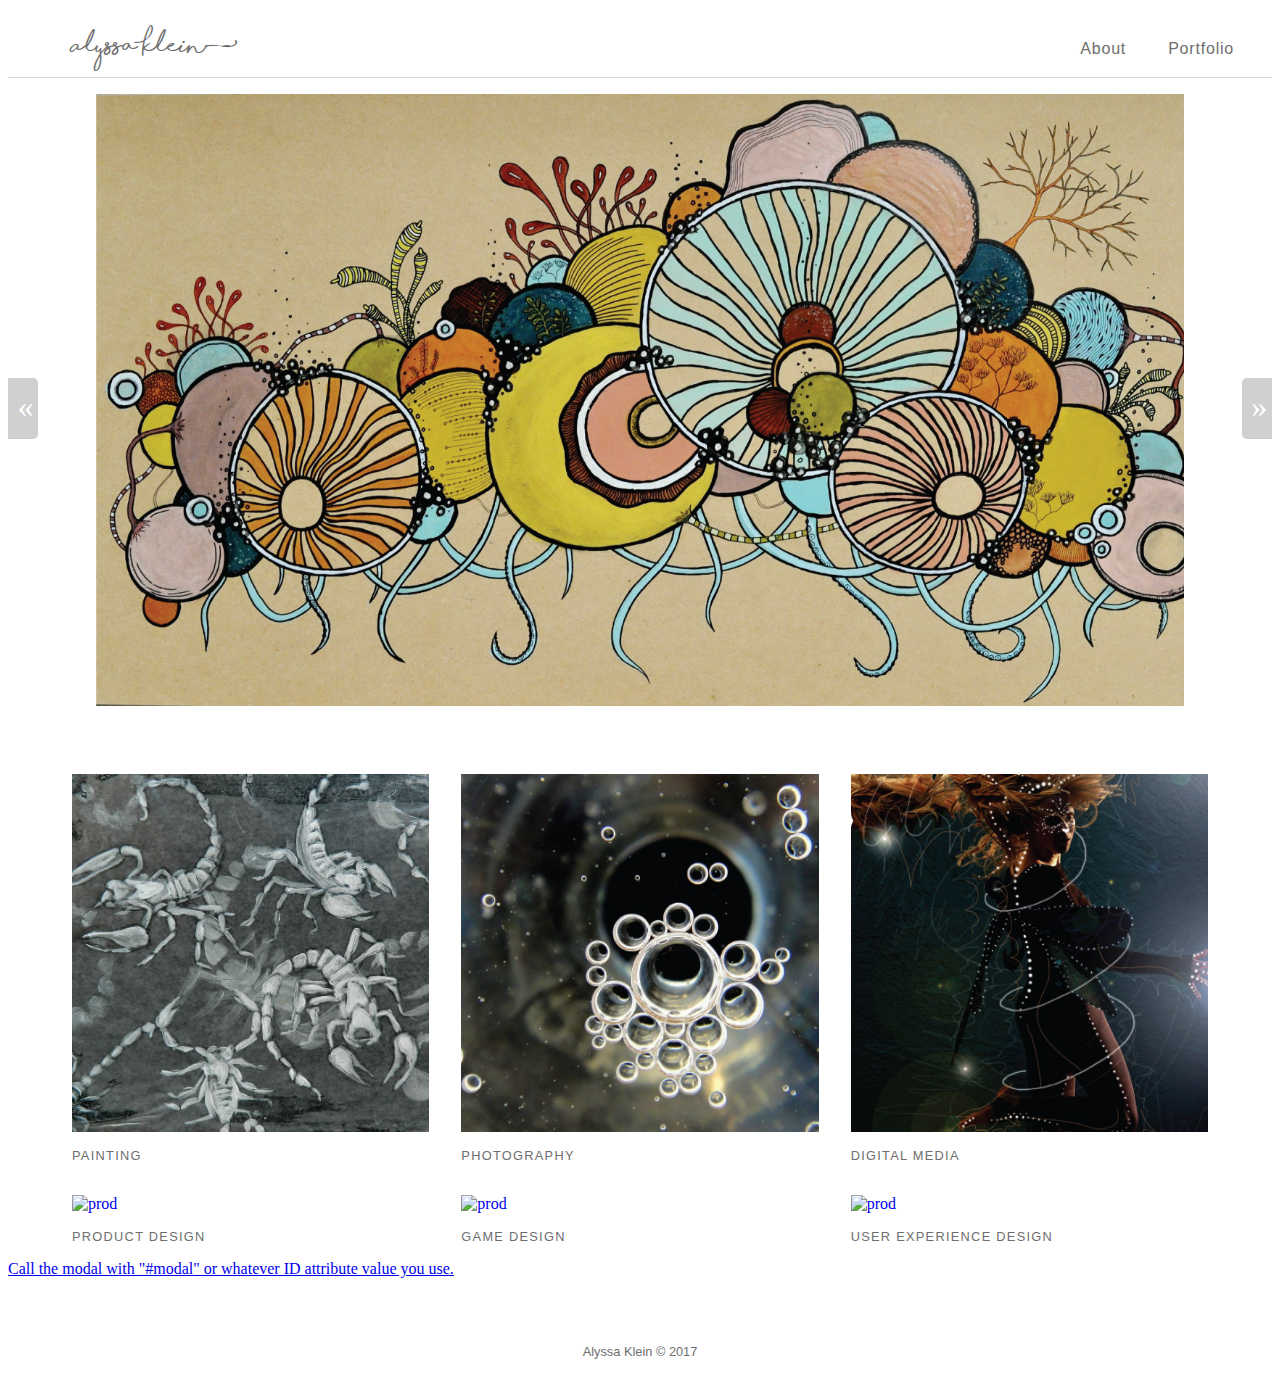
==== commit 835f240c: "fixed removal issue" ====
--- a/index.html
+++ b/index.html
@@ -111,7 +111,7 @@
     <div class="cell">
       	<a class="img-link" href="about.html">
       		<img src="img/gallery_01.jpg" class="responsive-image" alt="scorpions">
-      		<p class="caption">Visual Art</p>
+      		<p class="caption">Painting</p>
       	</a>
     </div>
 
@@ -157,16 +157,15 @@
 
 <!-- TEST MODAL -->
 
-<a class="testing" href="#modal">Call the modal with data-remodal-id="modal"</a>
+<a href="#modal">Call the modal with "#modal" or whatever ID attribute value you use.</a>
 
 
 <div class="remodal" data-remodal-id="modal">
-  <button data-remodal-action="close" class="remodal-close"></button>
-  <h1>Remodal</h1>
-  <p>
-    Am I working yet?
-  </p>
-</div>
+    <button data-remodal-action="close" class="remodal-close"></button>
+    <img src="img/gallery_01.jpg" alt="testing1">
+    <br>
+  </div>
+
 
 <!-- FOOTER -->
 
@@ -180,7 +179,7 @@
 <!-- END WRAPPER -->
 
 <!-- TEST MODAL SCRIPT -->
-
+<script src="https://code.jquery.com/jquery-3.2.1.min.js" integrity="sha256-hwg4gsxgFZhOsEEamdOYGBf13FyQuiTwlAQgxVSNgt4=" crossorigin="anonymous"></script>
 <script src="js/remodal.min.js"></script>
 
 <!-- ACCORDION SCRIPT -->
--- a/css/styles.css
+++ b/css/styles.css
@@ -166,6 +166,7 @@
             color: #6E6E6E;
             text-decoration: none;
             margin-top: 1rem;
+            letter-spacing: .05rem;
         }
         .nav:hover {
             color: #43ACC6;
@@ -268,8 +269,10 @@
     padding-bottom: 1rem;
     color: #6E6E6E;
     font-family: helvetica, arial;
-    font-size: 1rem;
+    font-size: .8rem;
     text-align: center;
+    text-transform: uppercase;
+    letter-spacing: .08rem;
 }
 
 /* TABLET AND LARGER */
--- a/css/remodal.css
+++ b/css/remodal.css
@@ -89,5 +89,5 @@
 
 .remodal-is-initialized {
   /* Disable Anti-FOUC */
-  display: absolute;
+  display: inline-block;
 }
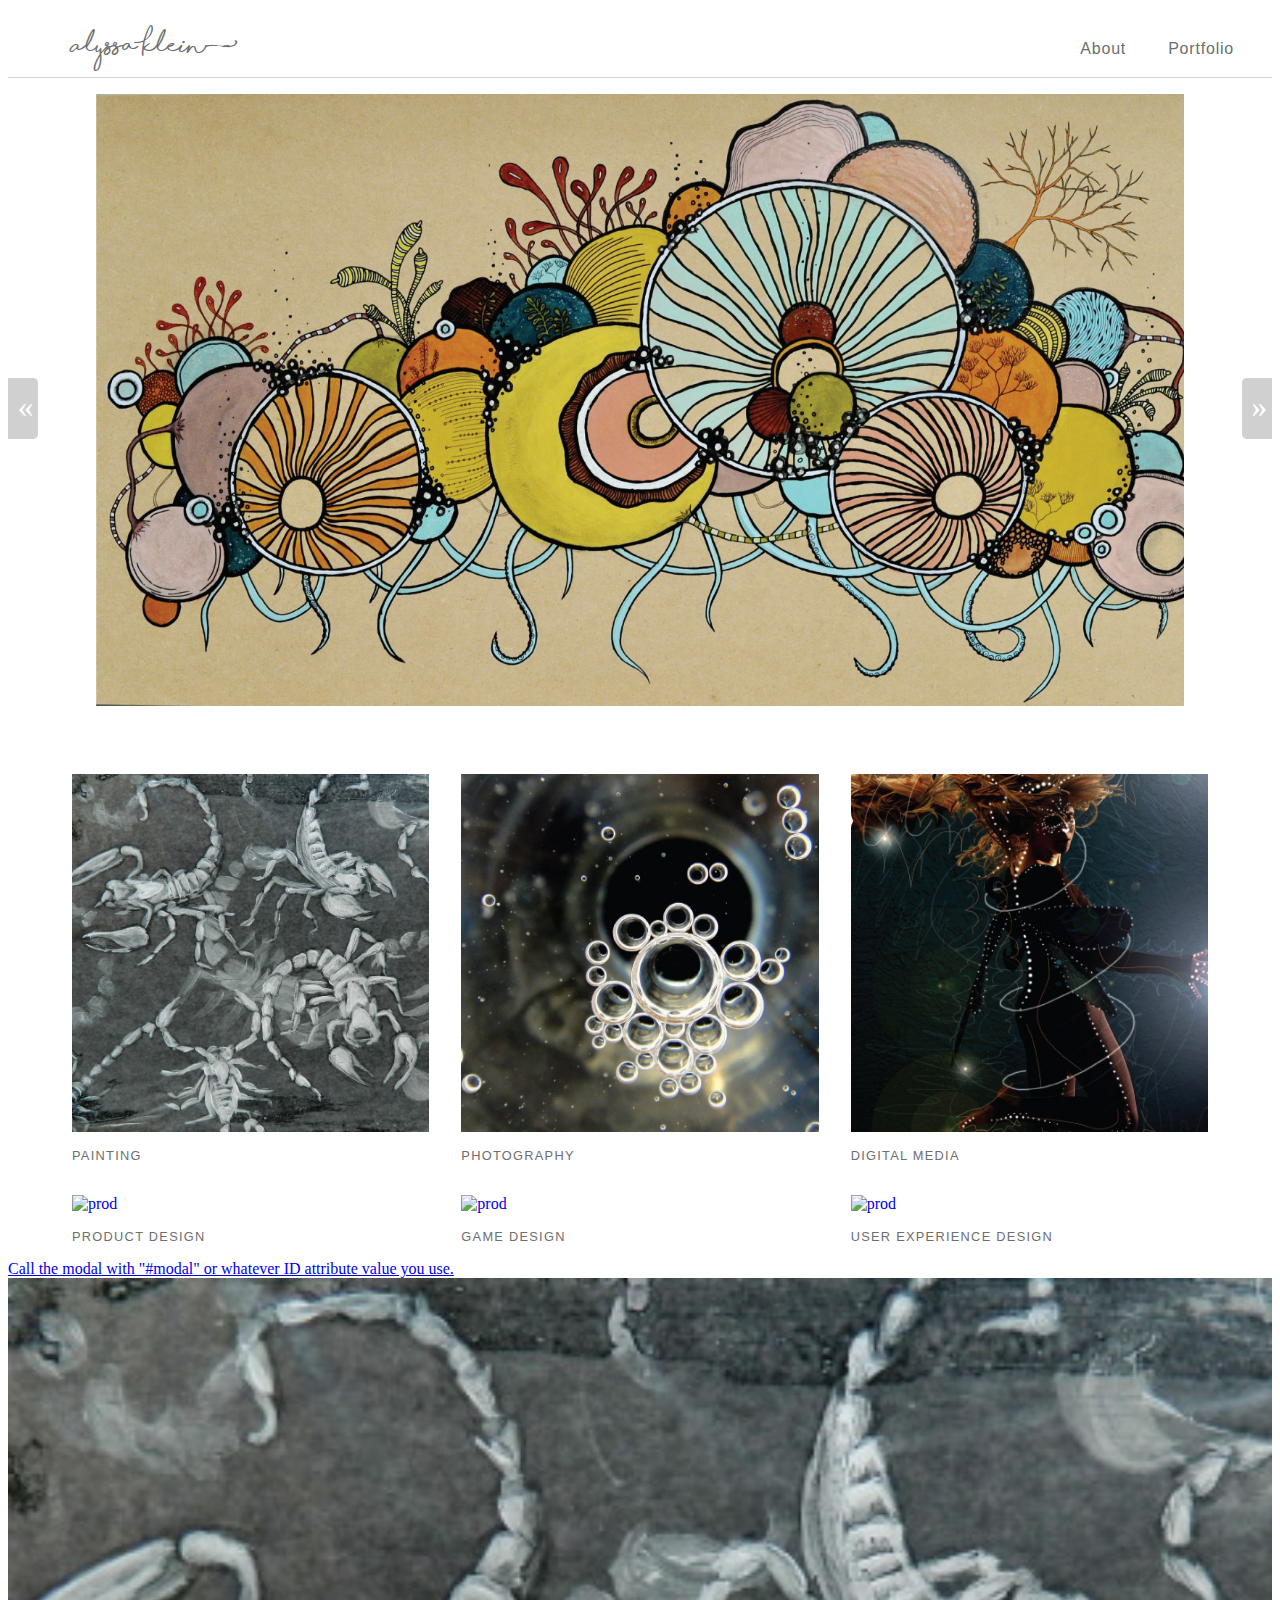
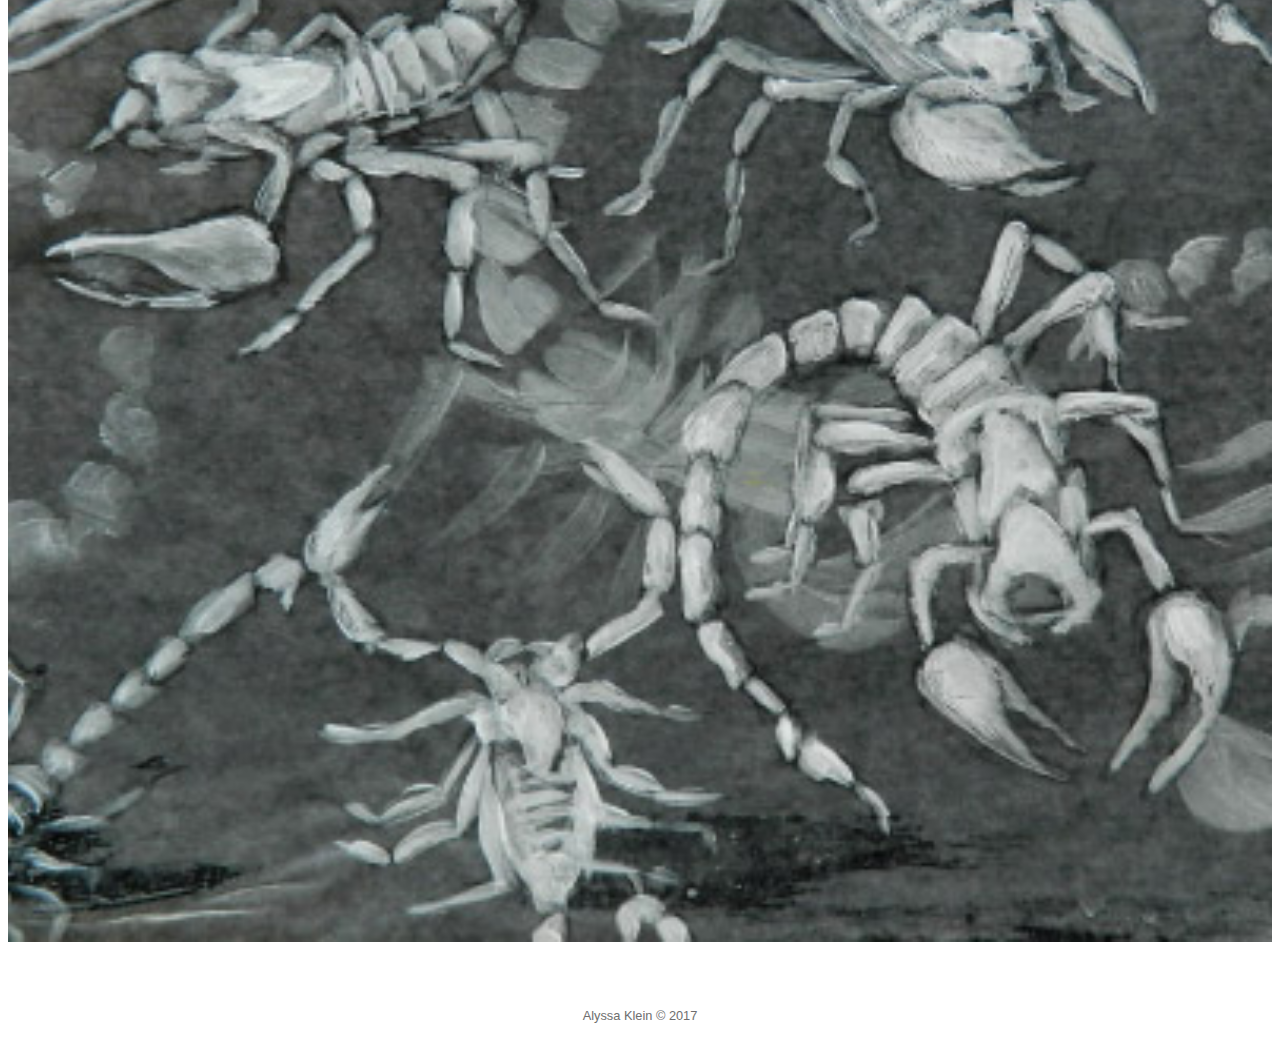
==== commit 5d7559bf: "testing responsive images" ====
--- a/index.html
+++ b/index.html
@@ -109,42 +109,42 @@
   <div class="grid">
 
     <div class="cell">
-      	<a class="img-link" href="about.html">
+      	<a class="img-link" href="#modal">
       		<img src="img/gallery_01.jpg" class="responsive-image" alt="scorpions">
       		<p class="caption">Painting</p>
       	</a>
     </div>
 
     <div class="cell">
-      	<a class="img-link" href="about.html">
+      	<a class="img-link" href="#modal">
       		<img src="img/gallery_02.jpg" class="responsive-image" alt="bubbles">
       		<p class="caption">Photography</p>
       	</a>
     </div>
 
     <div class="cell">
-      	<a class="img-link" href="about.html">
+      	<a class="img-link" href="#modal">
       		<img src="img/gallery_03.jpg" class="responsive-image" alt="dig">
       		<p class="caption">Digital Media</p>
       	</a>
     </div>
 
     <div class="cell">
-      	<a class="img-link" href="about.html">
+      	<a class="img-link" href="#modal">
       		<img src="img/gallery_04.jpg" class="responsive-image" alt="prod">
       		<p class="caption">Product Design</p>
       	</a>
     </div>
 
     <div class="cell">
-      	<a class="img-link" href="about.html">
+      	<a class="img-link" href="#modal">
       		<img src="img/gallery_05.jpg" class="responsive-image" alt="prod">
       		<p class="caption">Game Design</p>
       	</a>
     </div>
 
     <div class="cell">
-      	<a class="img-link" href="about.html">
+      	<a class="img-link" href="#modal">
       		<img src="img/gallery_06.jpg" class="responsive-image" alt="prod">
       		<p class="caption">User Experience Design</p>
       	</a>
@@ -166,6 +166,14 @@
     <br>
   </div>
 
+<!-- TEST RESPONSIVE SLIDE -->
+
+<ul class="rslides">
+  <li><img src="img/gallery_01.jpg" alt="test1"></li>
+  <li><img src="img/gallery_02.jpg" alt="test2"></li>
+  <li><img src="img/gallery_03.jpg" alt="test3"></li>
+</ul>
+
 
 <!-- FOOTER -->
 
@@ -181,6 +189,19 @@
 <!-- TEST MODAL SCRIPT -->
 <script src="https://code.jquery.com/jquery-3.2.1.min.js" integrity="sha256-hwg4gsxgFZhOsEEamdOYGBf13FyQuiTwlAQgxVSNgt4=" crossorigin="anonymous"></script>
 <script src="js/remodal.min.js"></script>
+
+
+<!-- TEST RESPONSIVE IMAGES -->
+<script src="http://ajax.googleapis.com/ajax/libs/jquery/1.8.3/jquery.min.js"></script>
+<script src="js/responsiveslides.min.js"></script>
+
+<script>
+  $(function() {
+    $(".rslides").responsiveSlides();
+  });
+</script>
+
+
 
 <!-- ACCORDION SCRIPT -->
 <script type="text/javascript">
--- a/css/styles.css
+++ b/css/styles.css
@@ -311,6 +311,48 @@
 
 
 
+
+/* TEST RESPONSIVE SLIDE */
+
+.rslides {
+  position: relative;
+  list-style: none;
+  overflow: hidden;
+  width: 100%;
+  padding: 0;
+  margin: 0;
+  }
+
+.rslides li {
+  -webkit-backface-visibility: hidden;
+  position: absolute;
+  display: none;
+  width: 100%;
+  left: 0;
+  top: 0;
+  }
+
+.rslides li:first-child {
+  position: relative;
+  display: block;
+  float: left;
+  }
+
+.rslides img {
+  display: block;
+  height: auto;
+  float: left;
+  width: 100%;
+  border: 0;
+  }
+
+
+
+
+
+
+
+
 /* ABOUT ME */
 
 #about-row {
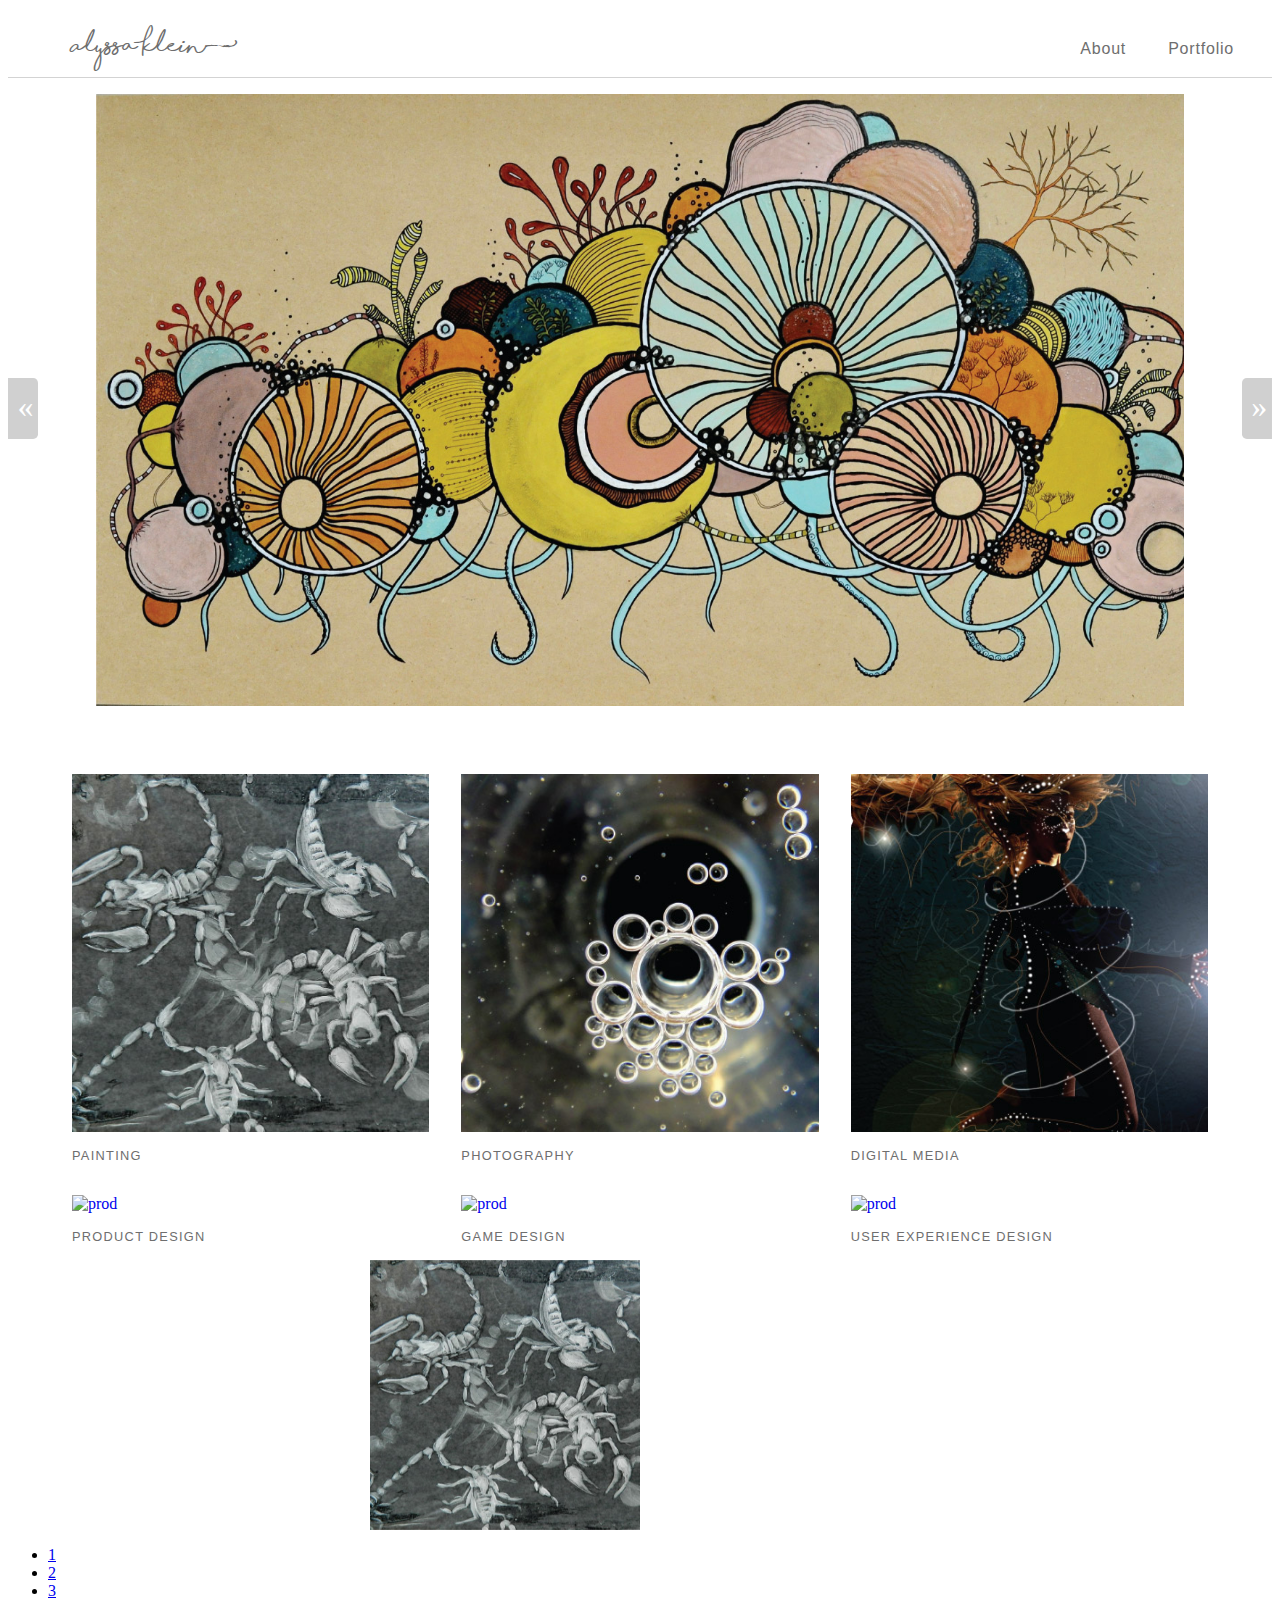
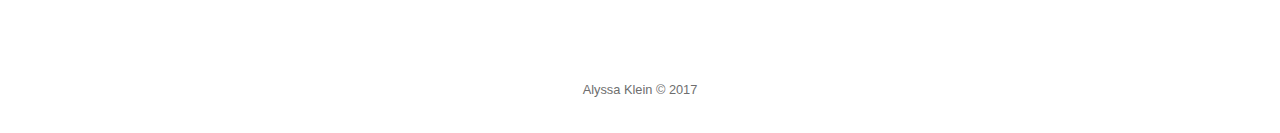
==== commit 5a7eeff3: "responsive images slider" ====
--- a/index.html
+++ b/index.html
@@ -26,9 +26,11 @@
     	<title>A. Klein Design</title>
 
     <!-- CSS REFERENCE -->
-    	<link href="css/styles.css" rel="stylesheet">
+      <link rel="stylesheet" href="css/responsiveslides.css">
       <link rel="stylesheet" href="css/remodal.css">
       <link rel="stylesheet" href="css/remodal-default-theme.css">
+    	<link href="css/styles.css" rel="stylesheet">
+      
 
     </head>
     <!-- END HEAD -->
@@ -157,9 +159,6 @@
 
 <!-- TEST MODAL -->
 
-<a href="#modal">Call the modal with "#modal" or whatever ID attribute value you use.</a>
-
-
 <div class="remodal" data-remodal-id="modal">
     <button data-remodal-action="close" class="remodal-close"></button>
     <img src="img/gallery_01.jpg" alt="testing1">
@@ -168,11 +167,14 @@
 
 <!-- TEST RESPONSIVE SLIDE -->
 
-<ul class="rslides">
-  <li><img src="img/gallery_01.jpg" alt="test1"></li>
-  <li><img src="img/gallery_02.jpg" alt="test2"></li>
-  <li><img src="img/gallery_03.jpg" alt="test3"></li>
-</ul>
+<ul class="rslides" id="slider2">
+      <li><a href="#"><img src="img/gallery_01.jpg" alt="test1"></a></li>
+
+      <li><a href="#"><img src="img/gallery_02.jpg" alt="test2"></a></li>
+
+      <li><a href="#"><img src="img/gallery_03.jpg" alt="test3"></a></li>
+
+    </ul>
 
 
 <!-- FOOTER -->
@@ -192,15 +194,22 @@
 
 
 <!-- TEST RESPONSIVE IMAGES -->
-<script src="http://ajax.googleapis.com/ajax/libs/jquery/1.8.3/jquery.min.js"></script>
-<script src="js/responsiveslides.min.js"></script>
-
+<script src="http://ajax.googleapis.com/ajax/libs/jquery/3.0.0/jquery.min.js"></script>
+  <script src="js/responsiveslides.min.js"></script>
 <script>
-  $(function() {
-    $(".rslides").responsiveSlides();
-  });
-</script>
-
+    // You can also use "$(window).load(function() {"
+    $(function () {
+
+      // Slideshow 2
+      $("#slider2").responsiveSlides({
+        auto: false,
+        pager: true,
+        speed: 300,
+        maxwidth: 540
+      });
+
+    });
+  </script>
 
 
 <!-- ACCORDION SCRIPT -->
--- a/css/responsiveslides.css
+++ b/css/responsiveslides.css
@@ -0,0 +1,33 @@
+/*! http://responsiveslides.com v1.55 by @viljamis */
+
+.rslides {
+  position: relative;
+  list-style: none;
+  overflow: hidden;
+  width: 100%;
+  padding: 0;
+  margin: 0;
+  }
+
+.rslides li {
+  -webkit-backface-visibility: hidden;
+  position: absolute;
+  display: none;
+  width: 100%;
+  left: 0;
+  top: 0;
+  }
+
+.rslides li:first-child {
+  position: relative;
+  display: block;
+  float: left;
+  }
+
+.rslides img {
+  display: block;
+  height: auto;
+  float: left;
+  width: 100%;
+  border: 0;
+  }
--- a/css/remodal-default-theme.css
+++ b/css/remodal-default-theme.css
@@ -61,7 +61,7 @@
   transform: translate3d(0, 0, 0);
 
   color: #2b2e38;
-  background: #fff;
+  background: none;
 }
 
 .remodal.remodal-is-opening,
--- a/css/styles.css
+++ b/css/styles.css
@@ -342,8 +342,15 @@
   display: block;
   height: auto;
   float: left;
-  width: 100%;
+  width: 50%;
   border: 0;
+  }
+
+#slider2 {
+  box-shadow: none;
+  -moz-box-shadow: none;
+  -webkit-box-shadow: none;
+  margin: 0 auto;
   }
 
 
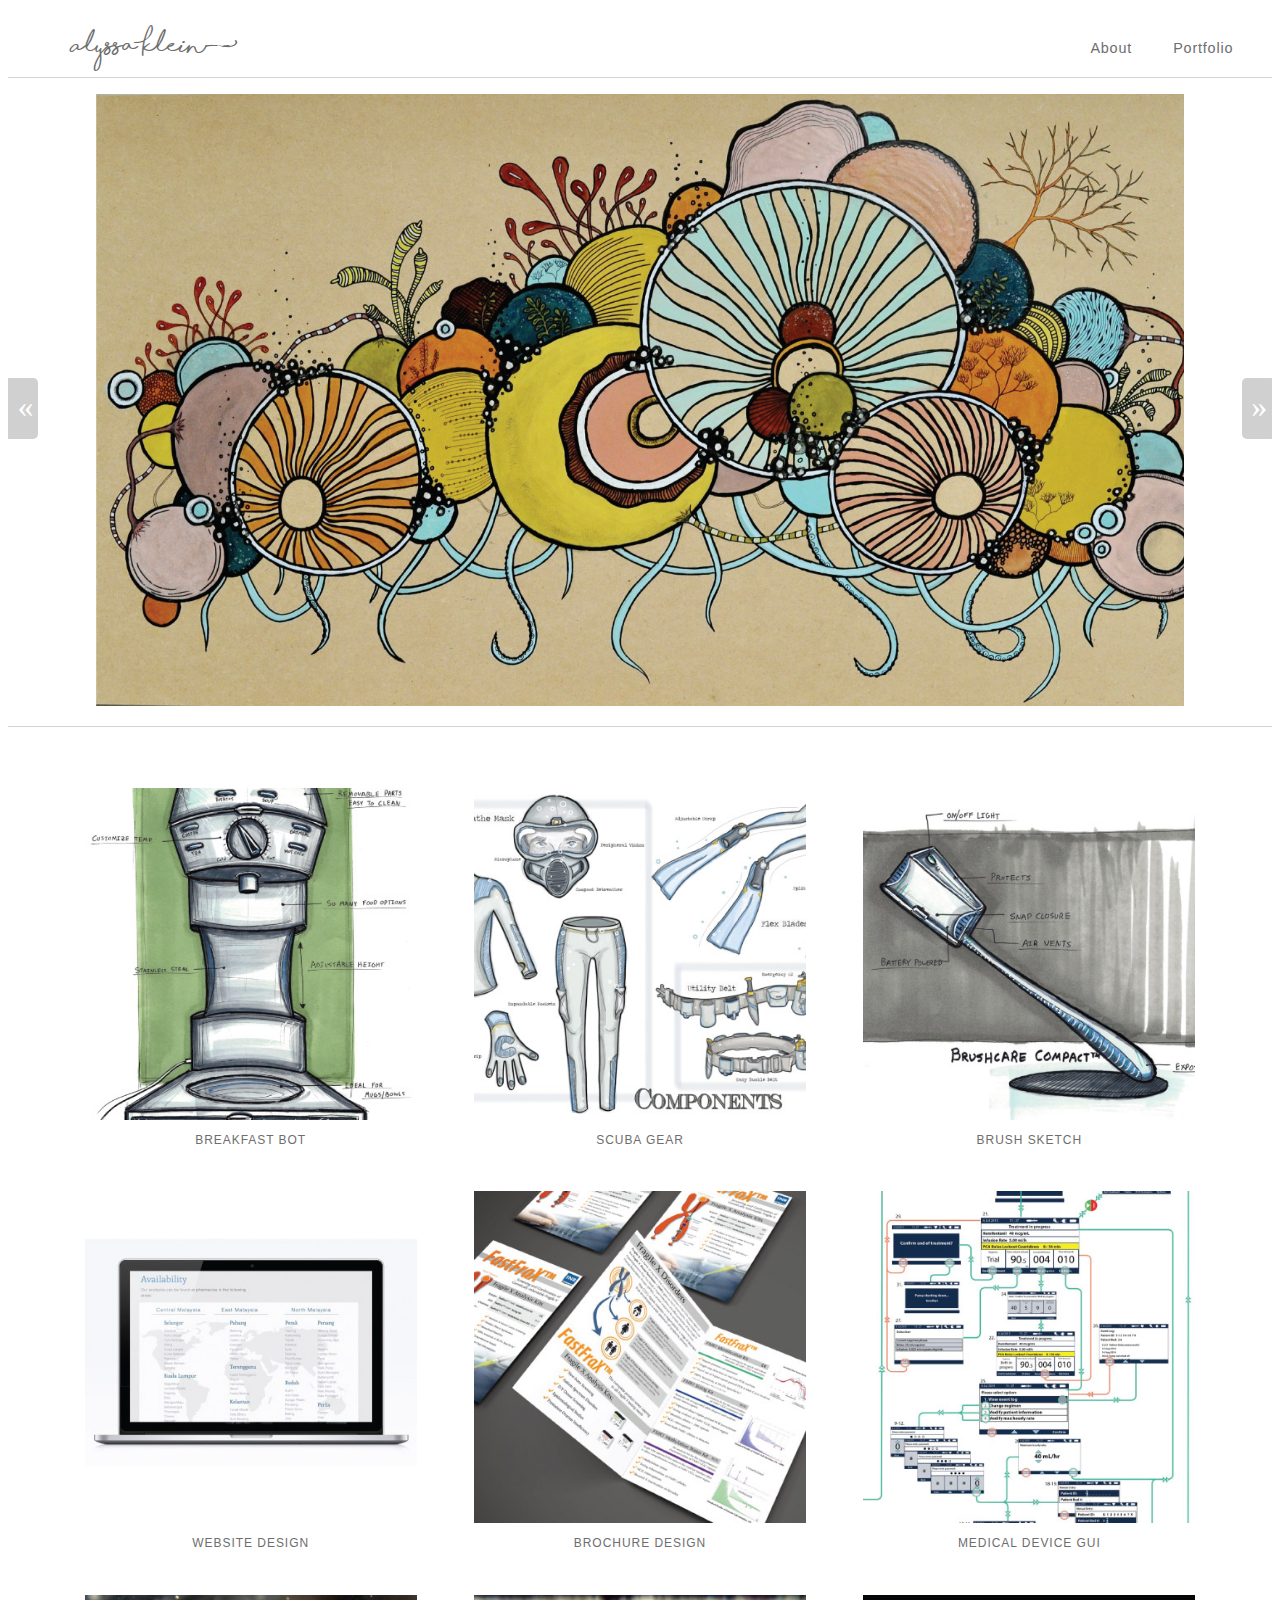
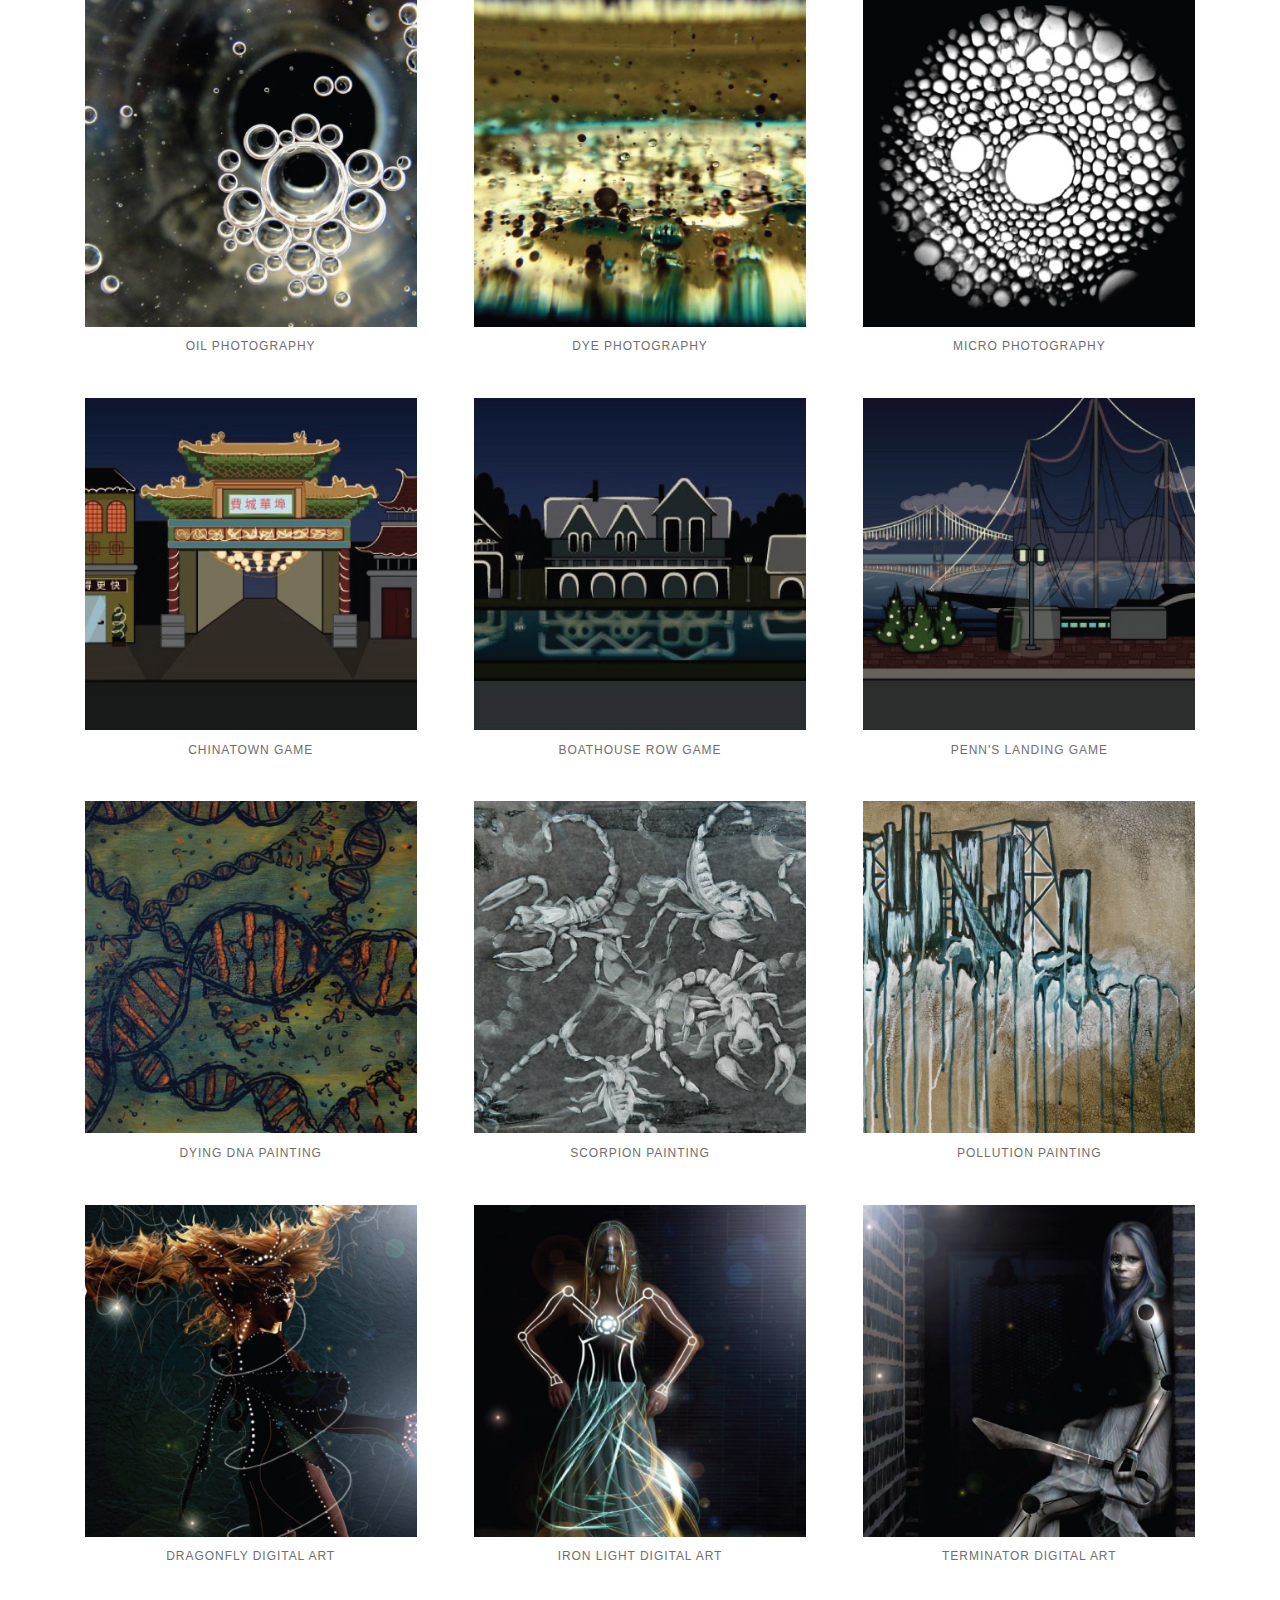
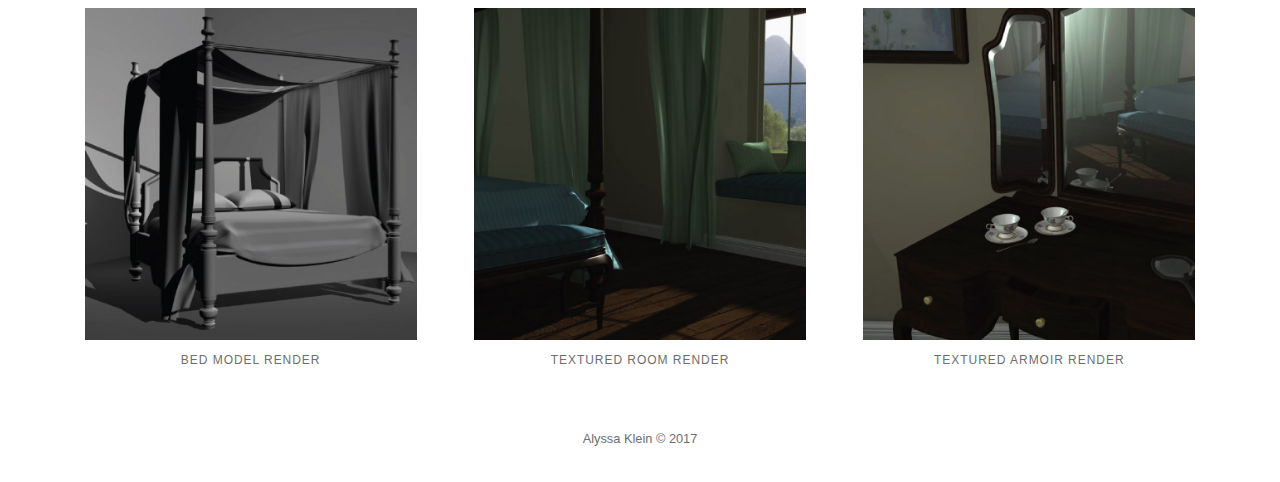
==== commit ba334968: "Final edits" ====
--- a/index.html
+++ b/index.html
@@ -10,7 +10,7 @@
 
       <meta property="og:title" content="Hi, my name is Alyssa Klein. I am a versatile designer and student merging design, visual art, and biological sciences."/>
 
-      <meta property="og:image" content="img/<!-- INSERT IMAGE HERE -->">
+      <meta property="og:image" content="img/slide_01.jpg">
 
       <meta property="og:url" content="http://akleindesign.com">
 
@@ -26,11 +26,9 @@
     	<title>A. Klein Design</title>
 
     <!-- CSS REFERENCE -->
-      <link rel="stylesheet" href="css/responsiveslides.css">
       <link rel="stylesheet" href="css/remodal.css">
       <link rel="stylesheet" href="css/remodal-default-theme.css">
     	<link href="css/styles.css" rel="stylesheet">
-      
 
     </head>
     <!-- END HEAD -->
@@ -74,7 +72,7 @@
 
 	</div>
 
-<!-- SLIDER TEST -->
+<!-- DESKTOP OVERVIEW SLIDER -->
 
 <div class="diy-slideshow">
 
@@ -104,78 +102,340 @@
 </div>
 
 
-<!-- IMAGE GALLERY -->
+<!-- SQUARE PORTFOLIO GALLERY -->
 
 <div class="container">
 
   <div class="grid">
 
-    <div class="cell">
-      	<a class="img-link" href="#modal">
-      		<img src="img/gallery_01.jpg" class="responsive-image" alt="scorpions">
-      		<p class="caption">Painting</p>
+<!-- ROW 1 -->
+    <div class="cell">
+      	<a class="img-link" href="#modal_01">
+      		<img src="img/gallery_01.jpg" class="responsive-image" alt="breaky">
+      		<p class="caption">Breakfast Bot</p>
       	</a>
     </div>
 
     <div class="cell">
-      	<a class="img-link" href="#modal">
-      		<img src="img/gallery_02.jpg" class="responsive-image" alt="bubbles">
-      		<p class="caption">Photography</p>
+      	<a class="img-link" href="#modal_02">
+      		<img src="img/gallery_02.jpg" class="responsive-image" alt="scuba">
+      		<p class="caption">Scuba Gear</p>
       	</a>
     </div>
 
     <div class="cell">
-      	<a class="img-link" href="#modal">
-      		<img src="img/gallery_03.jpg" class="responsive-image" alt="dig">
-      		<p class="caption">Digital Media</p>
+      	<a class="img-link" href="#modal_03">
+      		<img src="img/gallery_03.jpg" class="responsive-image" alt="brush">
+      		<p class="caption">Brush Sketch</p>
       	</a>
     </div>
 
-    <div class="cell">
-      	<a class="img-link" href="#modal">
-      		<img src="img/gallery_04.jpg" class="responsive-image" alt="prod">
-      		<p class="caption">Product Design</p>
+<!-- ROW 2 -->
+    <div class="cell">
+      	<a class="img-link" href="#modal_04">
+      		<img src="img/gallery_04.jpg" class="responsive-image" alt="website">
+      		<p class="caption">Website Design</p>
       	</a>
     </div>
 
     <div class="cell">
-      	<a class="img-link" href="#modal">
-      		<img src="img/gallery_05.jpg" class="responsive-image" alt="prod">
-      		<p class="caption">Game Design</p>
+      	<a class="img-link" href="#modal_05">
+      		<img src="img/gallery_05.jpg" class="responsive-image" alt="broch">
+      		<p class="caption">Brochure Design</p>
       	</a>
     </div>
 
     <div class="cell">
-      	<a class="img-link" href="#modal">
-      		<img src="img/gallery_06.jpg" class="responsive-image" alt="prod">
-      		<p class="caption">User Experience Design</p>
+      	<a class="img-link" href="#modal_06">
+      		<img src="img/gallery_06.jpg" class="responsive-image" alt="medical">
+      		<p class="caption">Medical Device GUI</p>
       	</a>
     </div>
 
+<!-- ROW 3 -->
+    <div class="cell">
+        <a class="img-link" href="#modal_07">
+          <img src="img/gallery_07.jpg" class="responsive-image" alt="oil">
+          <p class="caption">Oil Photography</p>
+        </a>
+    </div>
+
+    <div class="cell">
+        <a class="img-link" href="#modal_08">
+          <img src="img/gallery_08.jpg" class="responsive-image" alt="dye">
+          <p class="caption">Dye Photography</p>
+        </a>
+    </div>
+
+    <div class="cell">
+        <a class="img-link" href="#modal_09">
+          <img src="img/gallery_09.jpg" class="responsive-image" alt="microscope">
+          <p class="caption">Micro Photography</p>
+        </a>
+    </div>
+
+
+<!-- didn't want these pictures in final -->
+<!--     <div class="cell">
+        <a class="img-link" href="#modal_10">
+          <img src="img/gallery_10.jpg" class="responsive-image" alt="iDU prod">
+          <p class="caption">iDU Product</p>
+        </a>
+    </div>
+
+    <div class="cell">
+        <a class="img-link" href="#modal_11">
+          <img src="img/gallery_11.jpg" class="responsive-image" alt="iDU style">
+          <p class="caption">iDU Style</p>
+        </a>
+    </div>
+
+    <div class="cell">
+        <a class="img-link" href="#modal_12">
+          <img src="img/gallery_12.jpg" class="responsive-image" alt="iDU testing">
+          <p class="caption">iDU Testing</p>
+        </a>
+    </div> -->
+
+
+<!-- ROW 4 -->
+        <div class="cell">
+        <a class="img-link" href="#modal_13">
+          <img src="img/gallery_13.jpg" class="responsive-image" alt="china">
+          <p class="caption">Chinatown Game</p>
+        </a>
+    </div>
+
+    <div class="cell">
+        <a class="img-link" href="#modal_14">
+          <img src="img/gallery_14.jpg" class="responsive-image" alt="boats">
+          <p class="caption">Boathouse Row Game</p>
+        </a>
+    </div>
+
+    <div class="cell">
+        <a class="img-link" href="#modal_15">
+          <img src="img/gallery_15.jpg" class="responsive-image" alt="landing">
+          <p class="caption">Penn's Landing Game</p>
+        </a>
+    </div>
+
+<!-- ROW 5 -->
+    <div class="cell">
+        <a class="img-link" href="#modal_16">
+          <img src="img/gallery_16.jpg" class="responsive-image" alt="DNA">
+          <p class="caption">Dying DNA Painting</p>
+        </a>
+    </div>
+
+        <div class="cell">
+        <a class="img-link" href="#modal_17">
+          <img src="img/gallery_17.jpg" class="responsive-image" alt="scorpions">
+          <p class="caption">Scorpion Painting</p>
+        </a>
+    </div>
+
+        <div class="cell">
+        <a class="img-link" href="#modal_18">
+          <img src="img/gallery_18.jpg" class="responsive-image" alt="city">
+          <p class="caption">Pollution Painting</p>
+        </a>
+    </div>
+
+<!-- ROW 6 -->
+    <div class="cell">
+        <a class="img-link" href="#modal_19">
+          <img src="img/gallery_19.jpg" class="responsive-image" alt="dragonfly">
+          <p class="caption">Dragonfly Digital Art</p>
+        </a>
+    </div>
+
+    <div class="cell">
+        <a class="img-link" href="#modal_20">
+          <img src="img/gallery_20.jpg" class="responsive-image" alt="light">
+          <p class="caption">Iron Light Digital Art</p>
+        </a>
+    </div>
+
+    <div class="cell">
+        <a class="img-link" href="#modal_21">
+          <img src="img/gallery_21.jpg" class="responsive-image" alt="terminator">
+          <p class="caption">Terminator Digital Art</p>
+        </a>
+    </div>
+
+<!-- ROW 7 -->
+    <div class="cell">
+        <a class="img-link" href="#modal_22">
+          <img src="img/gallery_22.jpg" class="responsive-image" alt="bed">
+          <p class="caption">Bed Model Render</p>
+        </a>
+    </div>
+
+    <div class="cell">
+        <a class="img-link" href="#modal_23">
+          <img src="img/gallery_23.jpg" class="responsive-image" alt="room">
+          <p class="caption">Textured Room Render</p>
+        </a>
+    </div>
+
+    <div class="cell">
+        <a class="img-link" href="#modal_24">
+          <img src="img/gallery_24.jpg" class="responsive-image" alt="mirror">
+          <p class="caption">Textured Armoir Render</p>
+        </a>
+    </div>
+
   </div>
 
 </div>
 
 
-<!-- TEST MODAL -->
-
-<div class="remodal" data-remodal-id="modal">
-    <button data-remodal-action="close" class="remodal-close"></button>
-    <img src="img/gallery_01.jpg" alt="testing1">
-    <br>
-  </div>
-
-<!-- TEST RESPONSIVE SLIDE -->
-
-<ul class="rslides" id="slider2">
-      <li><a href="#"><img src="img/gallery_01.jpg" alt="test1"></a></li>
-
-      <li><a href="#"><img src="img/gallery_02.jpg" alt="test2"></a></li>
-
-      <li><a href="#"><img src="img/gallery_03.jpg" alt="test3"></a></li>
-
-    </ul>
-
+<!-- MODAL GALLERY POP-UPS -->
+
+<div class="remodal" data-remodal-id="modal_01">
+    <button data-remodal-action="close" class="remodal-close"></button>
+    <img src="img/bgallery_01.jpg" alt="Breakfast Bot">
+    <br>
+  </div>
+
+<div class="remodal" data-remodal-id="modal_02">
+    <button data-remodal-action="close" class="remodal-close"></button>
+    <img src="img/bgallery_02.jpg" alt="Scuba">
+    <br>
+  </div>
+
+<div class="remodal" data-remodal-id="modal_03">
+    <button data-remodal-action="close" class="remodal-close"></button>
+    <img src="img/bgallery_03.jpg" alt="Brush">
+    <br>
+  </div>
+
+<div class="remodal" data-remodal-id="modal_04">
+    <button data-remodal-action="close" class="remodal-close"></button>
+    <img src="img/bgallery_04.jpg" alt="Website">
+    <br>
+  </div>
+
+<div class="remodal" data-remodal-id="modal_05">
+    <button data-remodal-action="close" class="remodal-close"></button>
+    <img src="img/bgallery_05.jpg" alt="Brochure">
+    <br>
+  </div>
+
+<div class="remodal" data-remodal-id="modal_06">
+    <button data-remodal-action="close" class="remodal-close"></button>
+    <img src="img/bgallery_06.jpg" alt="gui">
+    <br>
+  </div>
+
+<div class="remodal" data-remodal-id="modal_07">
+    <button data-remodal-action="close" class="remodal-close"></button>
+    <img src="img/bgallery_07.jpg" alt="oil">
+    <br>
+  </div>
+
+<div class="remodal" data-remodal-id="modal_08">
+    <button data-remodal-action="close" class="remodal-close"></button>
+    <img src="img/bgallery_08.jpg" alt="dye">
+    <br>
+  </div>
+
+<div class="remodal" data-remodal-id="modal_09">
+    <button data-remodal-action="close" class="remodal-close"></button>
+    <img src="img/bgallery_09.jpg" alt="micro">
+    <br>
+  </div>
+
+<!-- <div class="remodal" data-remodal-id="modal_10">
+    <button data-remodal-action="close" class="remodal-close"></button>
+    <img src="img/bgallery_10.jpg" alt="prod">
+    <br>
+  </div>
+
+<div class="remodal" data-remodal-id="modal_11">
+    <button data-remodal-action="close" class="remodal-close"></button>
+    <img src="img/bgallery_11.jpg" alt="style">
+    <br>
+  </div>
+
+<div class="remodal" data-remodal-id="modal_12">
+    <button data-remodal-action="close" class="remodal-close"></button>
+    <img src="img/bgallery_12.jpg" alt="testing">
+    <br>
+  </div> -->
+
+<div class="remodal" data-remodal-id="modal_13">
+    <button data-remodal-action="close" class="remodal-close"></button>
+    <img src="img/bgallery_13.jpg" alt="china">
+    <br>
+  </div>
+
+<div class="remodal" data-remodal-id="modal_14">
+    <button data-remodal-action="close" class="remodal-close"></button>
+    <img src="img/bgallery_14.jpg" alt="boat">
+    <br>
+  </div>
+
+<div class="remodal" data-remodal-id="modal_15">
+    <button data-remodal-action="close" class="remodal-close"></button>
+    <img src="img/bgallery_15.jpg" alt="penn">
+    <br>
+  </div>
+
+<div class="remodal" data-remodal-id="modal_16">
+    <button data-remodal-action="close" class="remodal-close"></button>
+    <img src="img/bgallery_16.jpg" alt="DNA">
+    <br>
+  </div>
+
+<div class="remodal" data-remodal-id="modal_17">
+    <button data-remodal-action="close" class="remodal-close"></button>
+    <img src="img/bgallery_17.jpg" alt="scorpion">
+    <br>
+  </div>
+
+<div class="remodal" data-remodal-id="modal_18">
+    <button data-remodal-action="close" class="remodal-close"></button>
+    <img src="img/bgallery_18.jpg" alt="city">
+    <br>
+  </div>
+
+<div class="remodal" data-remodal-id="modal_19">
+    <button data-remodal-action="close" class="remodal-close"></button>
+    <img src="img/bgallery_19.jpg" alt="dragon">
+    <br>
+  </div>
+
+<div class="remodal" data-remodal-id="modal_20">
+    <button data-remodal-action="close" class="remodal-close"></button>
+    <img src="img/bgallery_20.jpg" alt="iron">
+    <br>
+  </div>
+
+<div class="remodal" data-remodal-id="modal_21">
+    <button data-remodal-action="close" class="remodal-close"></button>
+    <img src="img/bgallery_21.jpg" alt="term">
+    <br>
+  </div>
+
+<div class="remodal" data-remodal-id="modal_22">
+    <button data-remodal-action="close" class="remodal-close"></button>
+    <img src="img/bgallery_22.jpg" alt="bed">
+    <br>
+  </div>
+
+<div class="remodal" data-remodal-id="modal_23">
+    <button data-remodal-action="close" class="remodal-close"></button>
+    <img src="img/bgallery_23.jpg" alt="room">
+    <br>
+  </div>
+
+<div class="remodal" data-remodal-id="modal_24">
+    <button data-remodal-action="close" class="remodal-close"></button>
+    <img src="img/bgallery_24.jpg" alt="armoir">
+    <br>
+  </div>
 
 <!-- FOOTER -->
 
@@ -188,77 +448,59 @@
 </div>
 <!-- END WRAPPER -->
 
-<!-- TEST MODAL SCRIPT -->
-<script src="https://code.jquery.com/jquery-3.2.1.min.js" integrity="sha256-hwg4gsxgFZhOsEEamdOYGBf13FyQuiTwlAQgxVSNgt4=" crossorigin="anonymous"></script>
-<script src="js/remodal.min.js"></script>
-
-
-<!-- TEST RESPONSIVE IMAGES -->
-<script src="http://ajax.googleapis.com/ajax/libs/jquery/3.0.0/jquery.min.js"></script>
-  <script src="js/responsiveslides.min.js"></script>
-<script>
-    // You can also use "$(window).load(function() {"
-    $(function () {
-
-      // Slideshow 2
-      $("#slider2").responsiveSlides({
-        auto: false,
-        pager: true,
-        speed: 300,
-        maxwidth: 540
-      });
-
-    });
-  </script>
-
-
-<!-- ACCORDION SCRIPT -->
-<script type="text/javascript">
-		var acc = document.getElementsByClassName("accordion");
-		var i;
-
-		for (i = 0; i < acc.length; i++) {
-		    acc[i].onclick = function(){
-		        /* Toggle between adding and removing the "active" class,
-		        to highlight the button that controls the panel */
-		        this.classList.toggle("active");
-
-		        /* Toggle between hiding and showing the active panel */
-		        var panel = this.nextElementSibling;
-		        if (panel.style.display === "block") {
-		            panel.style.display = "none";
-		        } else {
-		            panel.style.display = "block";
-		        }
-		    }
-		}
-</script>
-
-
-<!-- SLIDER SCRIPT -->
-
-<script type="text/javascript">
-	(function(){
-var counter = 0,
-    $items = document.querySelectorAll('.diy-slideshow figure'),
-    numItems = $items.length;
-var showCurrent = function(){
-  var itemToShow = Math.abs(counter%numItems);
-  [].forEach.call( $items, function(el){
-    el.classList.remove('show');
-  });
-  $items[itemToShow].classList.add('show');    
-};
-document.querySelector('.next').addEventListener('click', function() {
-     counter++;
-     showCurrent();
-  }, false);
-document.querySelector('.prev').addEventListener('click', function() {
-     counter--;
-     showCurrent();
-  }, false); 
-})();
-</script>
+
+<!-- JAVA SCRIPTS -->
+
+      <!-- POP-UP MODAL SCRIPT -->
+      <script src="https://code.jquery.com/jquery-3.2.1.min.js" integrity="sha256-hwg4gsxgFZhOsEEamdOYGBf13FyQuiTwlAQgxVSNgt4=" crossorigin="anonymous"></script>
+      <script src="js/remodal.min.js"></script>
+
+      <!-- MOBILE MENU ACCORDION SCRIPT -->
+      <script type="text/javascript">
+      		var acc = document.getElementsByClassName("accordion");
+      		var i;
+
+      		for (i = 0; i < acc.length; i++) {
+      		    acc[i].onclick = function(){
+      		        /* Toggle between adding and removing the "active" class,
+      		        to highlight the button that controls the panel */
+      		        this.classList.toggle("active");
+
+      		        /* Toggle between hiding and showing the active panel */
+      		        var panel = this.nextElementSibling;
+      		        if (panel.style.display === "block") {
+      		            panel.style.display = "none";
+      		        } else {
+      		            panel.style.display = "block";
+      		        }
+      		    }
+      		}
+      </script>
+
+
+      <!-- DESKTOP SLIDER SCRIPT -->
+      <script type="text/javascript">
+      	(function(){
+      var counter = 0,
+          $items = document.querySelectorAll('.diy-slideshow figure'),
+          numItems = $items.length;
+      var showCurrent = function(){
+        var itemToShow = Math.abs(counter%numItems);
+        [].forEach.call( $items, function(el){
+          el.classList.remove('show');
+        });
+        $items[itemToShow].classList.add('show');    
+      };
+      document.querySelector('.next').addEventListener('click', function() {
+           counter++;
+           showCurrent();
+        }, false);
+      document.querySelector('.prev').addEventListener('click', function() {
+           counter--;
+           showCurrent();
+        }, false); 
+      })();
+      </script>
 
 	</body>
 </html>--- a/css/remodal-default-theme.css
+++ b/css/remodal-default-theme.css
@@ -54,6 +54,7 @@
 .remodal {
   box-sizing: border-box;
   width: 100%;
+  max-width: 1vw;
   margin-bottom: 10px;
   padding: 35px;
 
@@ -62,6 +63,7 @@
 
   color: #2b2e38;
   background: none;
+  overflow-y: auto;
 }
 
 .remodal.remodal-is-opening,
@@ -87,6 +89,8 @@
 .remodal,
 .remodal-wrapper:after {
   vertical-align: middle;
+  max-width: auto;
+  max-height: auto;
 }
 
 /* Close button */
--- a/css/styles.css
+++ b/css/styles.css
@@ -94,8 +94,7 @@
         cursor: pointer;
         padding: 1rem;
         width: 100%;
-        display: flex;
-        justify-content: center;
+        text-align: center;
         border: none;
         outline: none;
     }
@@ -162,7 +161,7 @@
         /* nav styles */
         .nav {
             font-family: helvetica, arial;
-            font-size: 1rem;
+            font-size: .9rem;
             color: #6E6E6E;
             text-decoration: none;
             margin-top: 1rem;
@@ -177,7 +176,7 @@
 /* FOOTER */
 .footer {
     font-size: 0.8rem;
-    margin-top: 50px;
+    margin-top: 2rem;
     font-family: helvetica, arial;
     color: #6E6E6E;
     display: flex;
@@ -198,6 +197,7 @@
             display: block;
             overflow: hidden;
             margin-bottom: 2rem;
+            border-bottom: 1px solid lightgrey;
           }
           .slide {
             width: 100%;
@@ -248,12 +248,13 @@
 
 
 
-
-/* LINKED GALLERY */
+/* GALLERY */
 .container {
   margin: 0 auto;
   max-width: 1200px;
   padding: 0 1rem;
+  padding-left: 1rem;
+  padding-right: 1rem;
 }
 
 .cell img {
@@ -261,7 +262,8 @@
   margin-right: auto;
   margin-left: auto;
   max-width: 100%;
-  padding: 1rem;
+  padding: 1.8rem;
+  padding-bottom: .8rem;
 }
 
 .caption {
@@ -269,10 +271,10 @@
     padding-bottom: 1rem;
     color: #6E6E6E;
     font-family: helvetica, arial;
-    font-size: .8rem;
+    font-size: .75rem;
     text-align: center;
     text-transform: uppercase;
-    letter-spacing: .08rem;
+    letter-spacing: .06rem;
 }
 
 /* TABLET AND LARGER */
@@ -285,10 +287,14 @@
   .cell {
     width: calc(100% / 3);
   }
-
-  .caption {
-    text-align: left;
-    padding-left: 1rem;
+}
+
+/* MOBILE ONLY */
+@media (max-width: 768px) {
+  /* makes gallery image links unclickable in mobile */
+  .cell {
+  pointer-events: none;
+  cursor: default;
   }
 }
 
@@ -298,7 +304,7 @@
 }
 
 .img-link:hover > .responsive-image {
-  opacity: 0.8;
+  opacity: 0.9;
   transition: opacity .5s ease-out;
 }
 
@@ -306,58 +312,9 @@
   color: #43ACC6;
 }
 
-
-
-
-
-
-
-/* TEST RESPONSIVE SLIDE */
-
-.rslides {
-  position: relative;
-  list-style: none;
-  overflow: hidden;
-  width: 100%;
-  padding: 0;
-  margin: 0;
-  }
-
-.rslides li {
-  -webkit-backface-visibility: hidden;
-  position: absolute;
-  display: none;
-  width: 100%;
-  left: 0;
-  top: 0;
-  }
-
-.rslides li:first-child {
-  position: relative;
-  display: block;
-  float: left;
-  }
-
-.rslides img {
-  display: block;
-  height: auto;
-  float: left;
-  width: 50%;
-  border: 0;
-  }
-
-#slider2 {
-  box-shadow: none;
-  -moz-box-shadow: none;
-  -webkit-box-shadow: none;
-  margin: 0 auto;
-  }
-
-
-
-
-
-
+.remodal {
+  max-width: 100%;
+}
 
 
 /* ABOUT ME */
